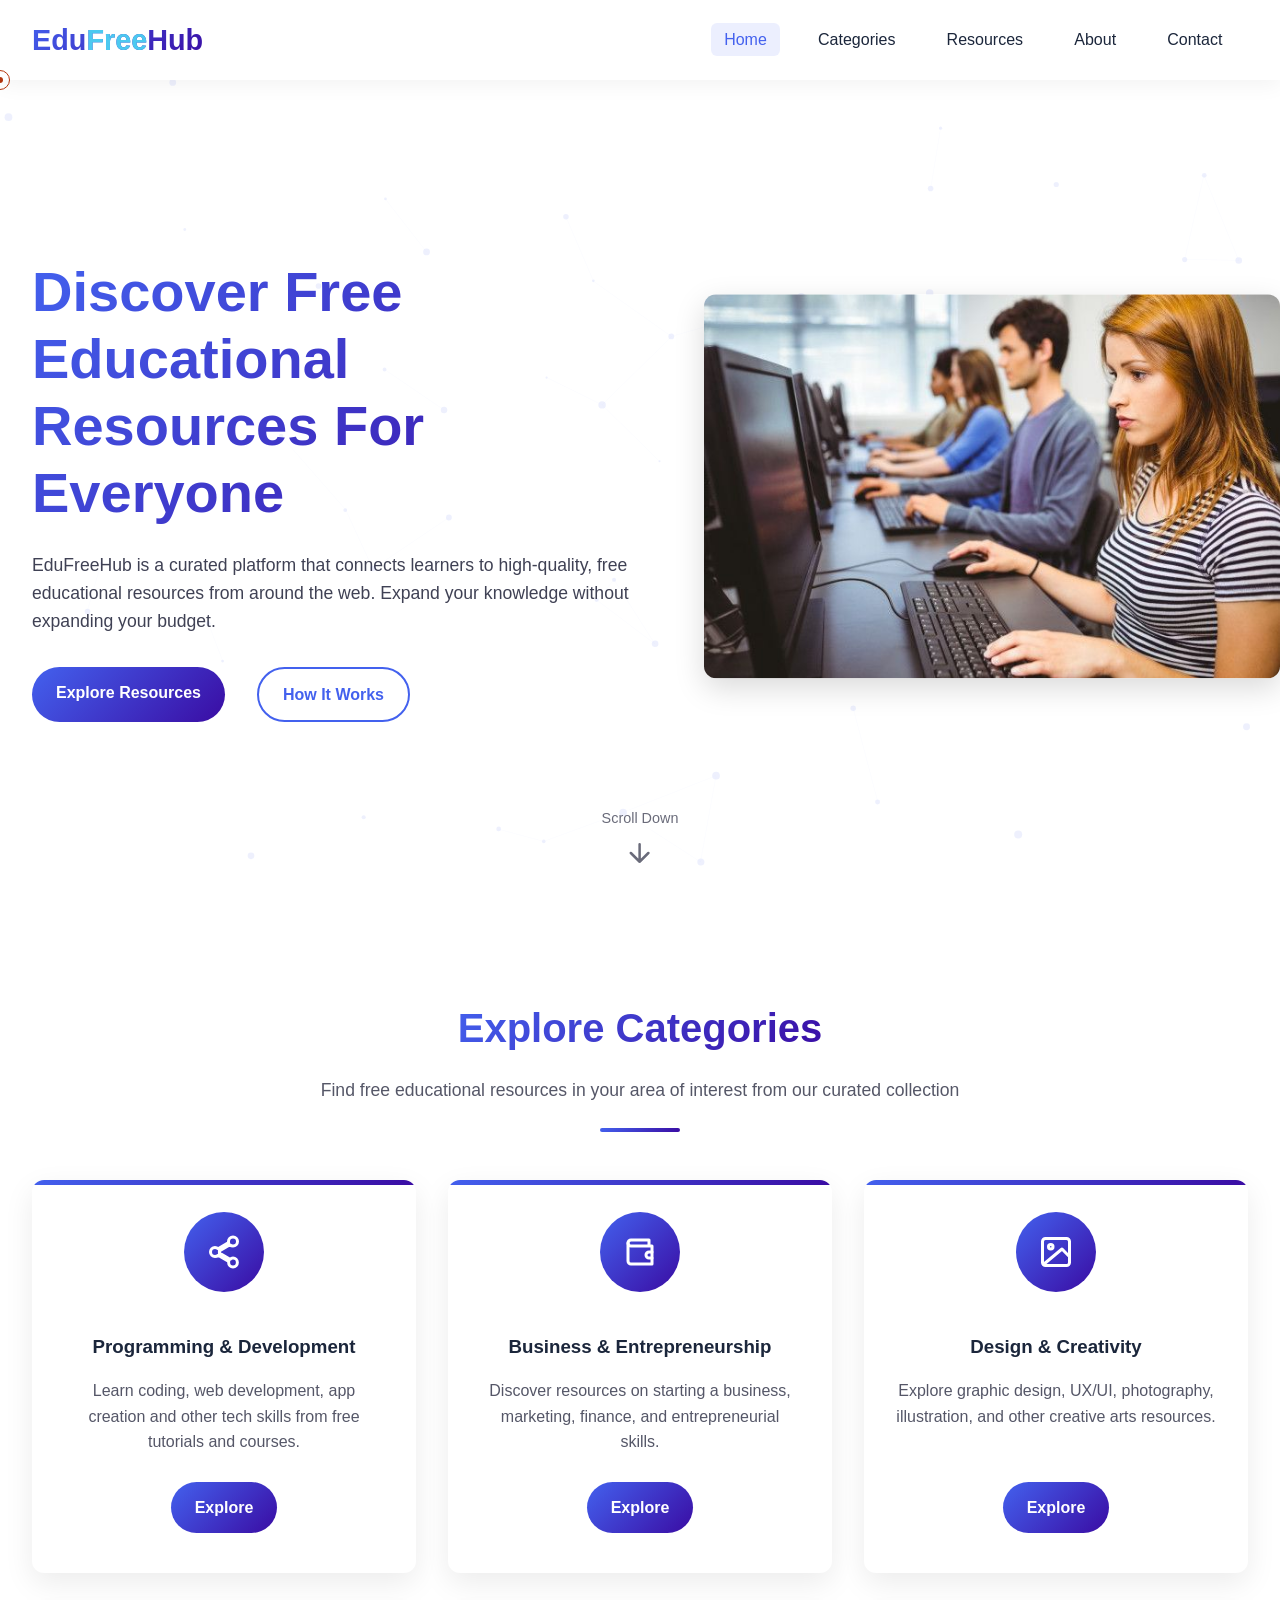
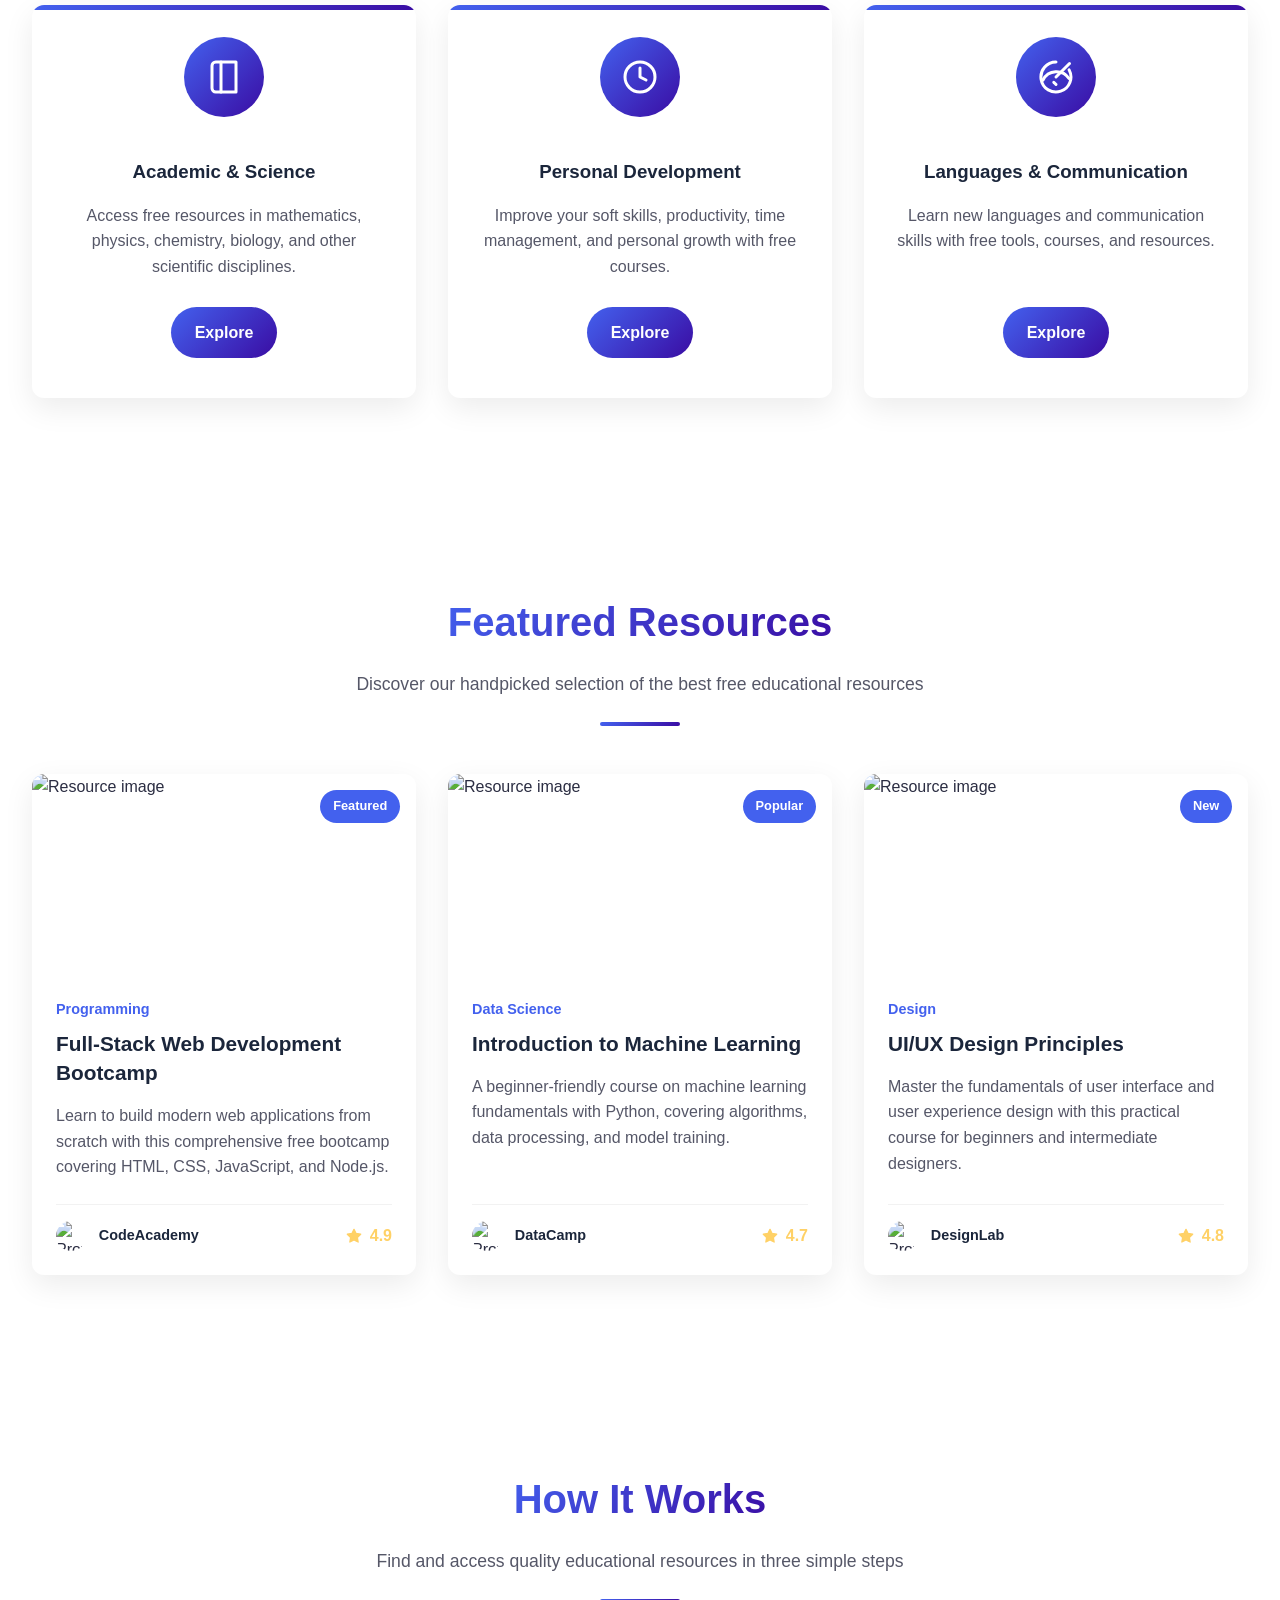
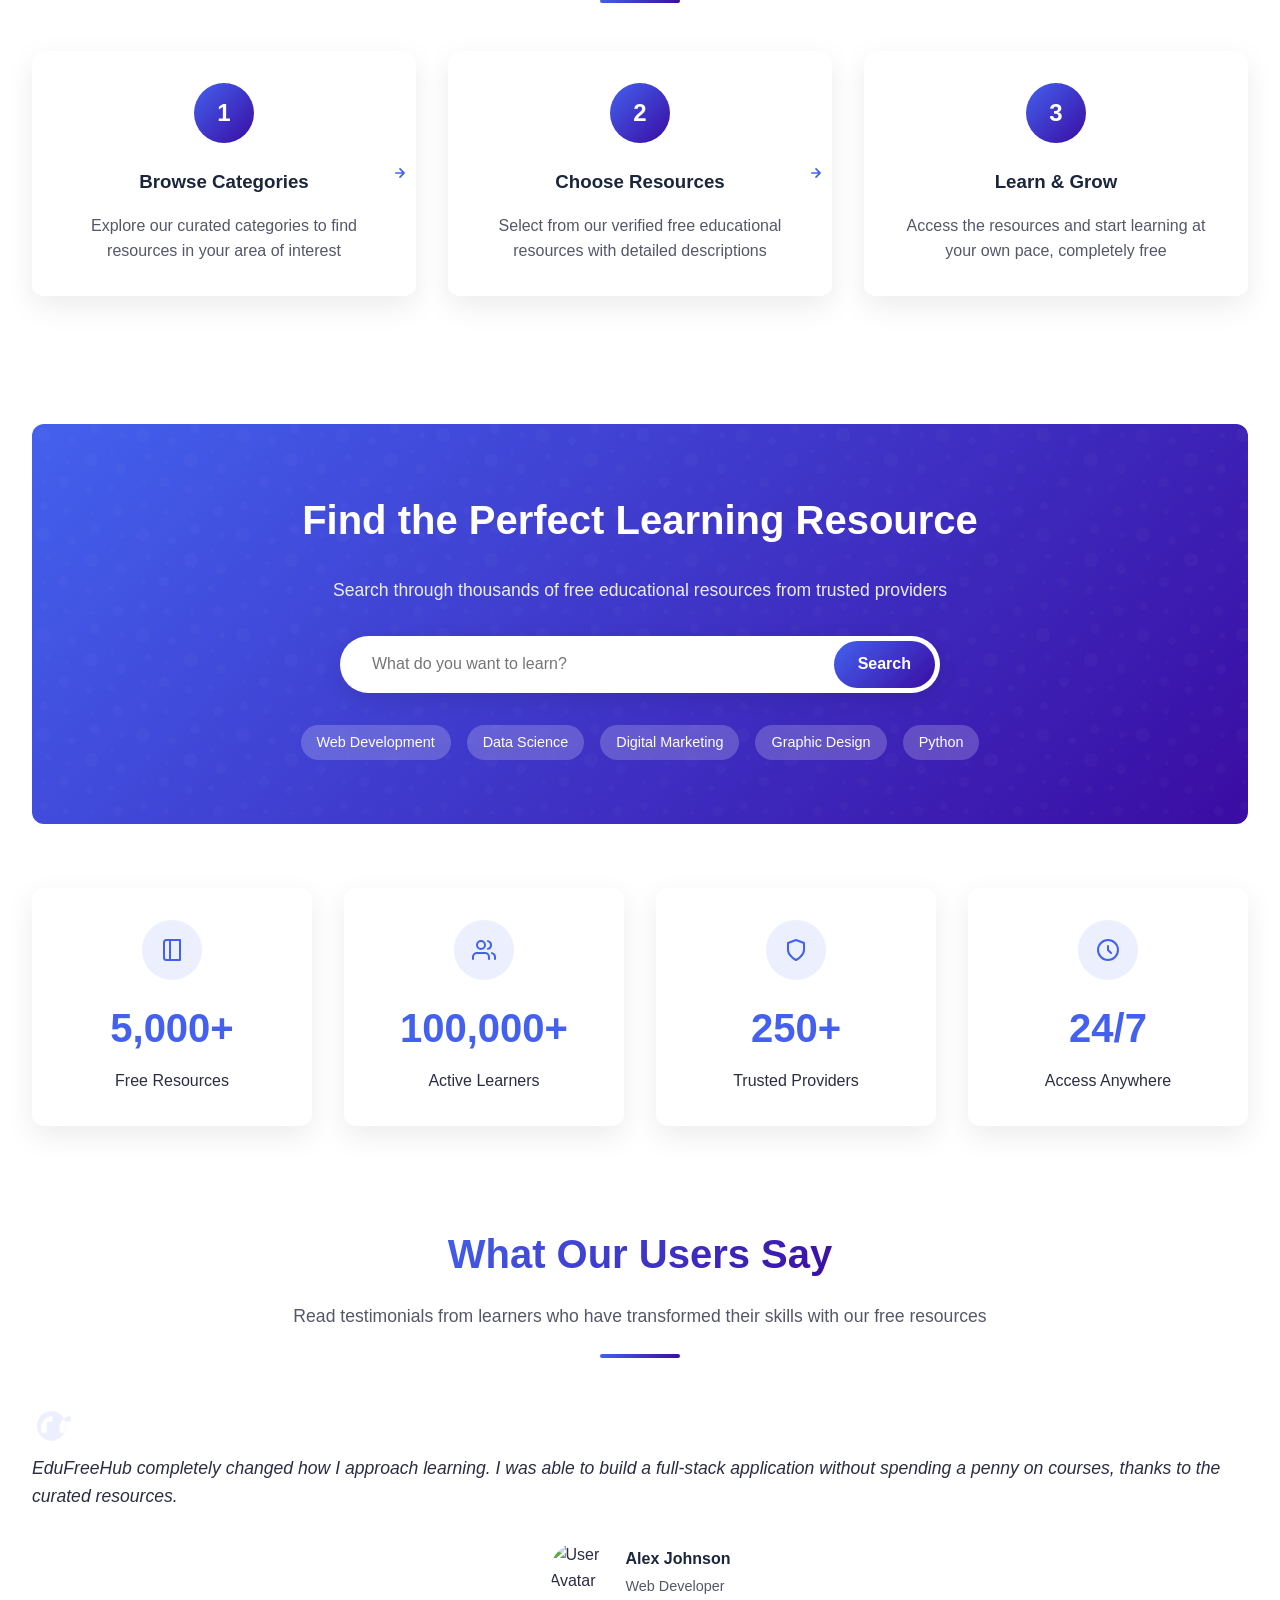
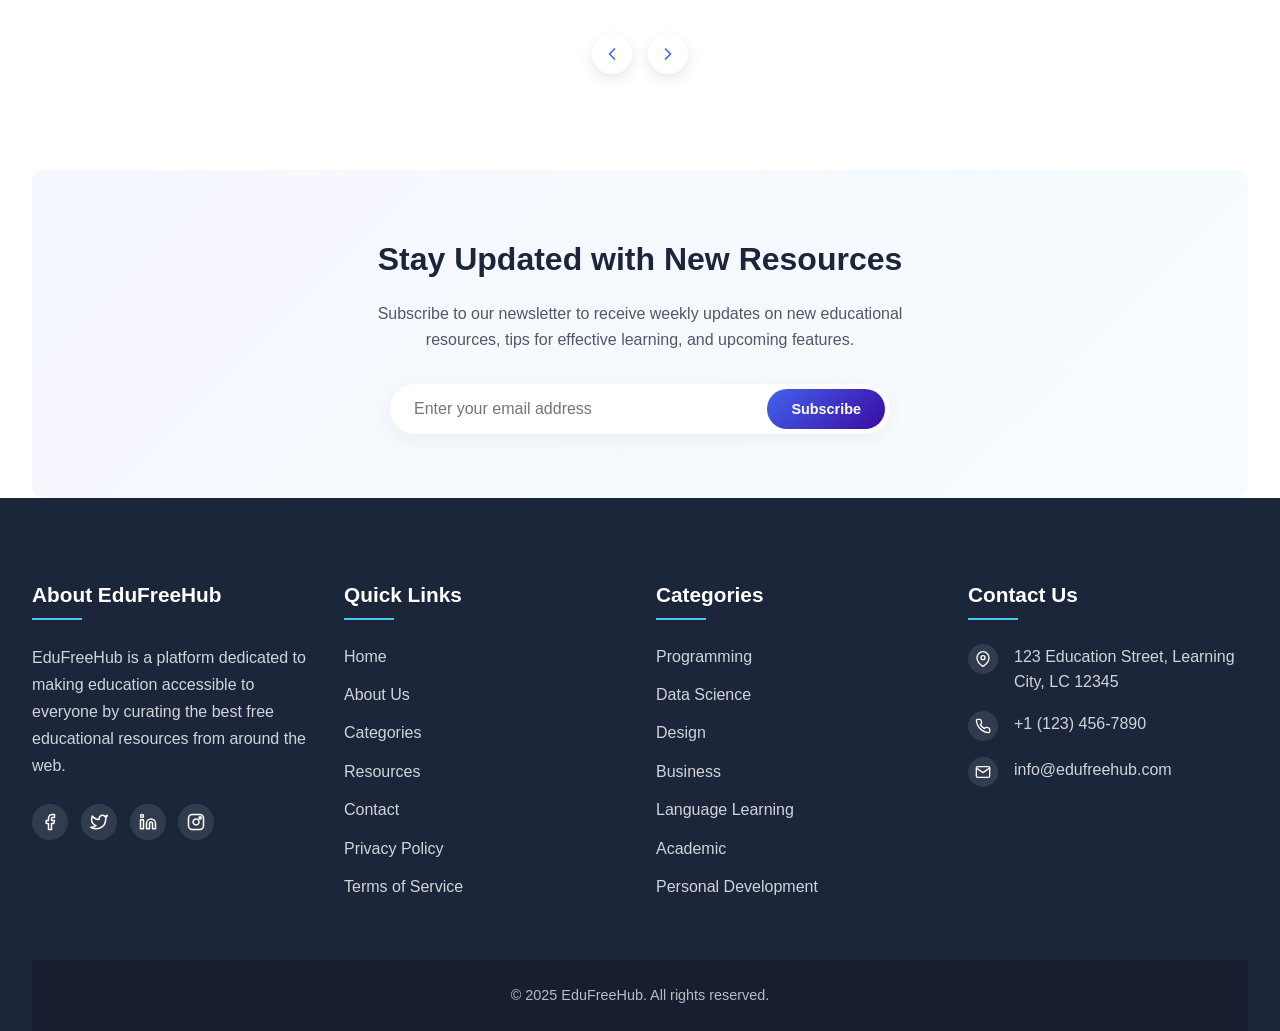
==== index.html @ eaa8ce65 "Initial commit - EduFreeHub" ====
<!DOCTYPE html>
<html lang="en">
<head>
    <meta charset="UTF-8">
    <meta name="viewport" content="width=device-width, initial-scale=1.0">
    <title>EduFreeHub - Free Educational Resources</title>
    <script src="https://cdnjs.cloudflare.com/ajax/libs/jquery/3.6.4/jquery.min.js"></script>
    <script src="https://cdnjs.cloudflare.com/ajax/libs/gsap/3.11.4/gsap.min.js"></script>
    <script src="https://cdnjs.cloudflare.com/ajax/libs/gsap/3.11.4/ScrollTrigger.min.js"></script>
    <script src="https://cdnjs.cloudflare.com/ajax/libs/three.js/0.150.1/three.min.js"></script>
    <script src="https://cdnjs.cloudflare.com/ajax/libs/particlesjs/2.2.3/particles.min.js"></script>
    <link rel="stylesheet" href="styles.css">
</head>

<body>
    <div class="cursor"></div>
    <div class="cursor-dot"></div>

    <div id="canvas-container"></div>
    
    <header>
        <div class="header-container container">
            <a href="#" class="logo">Edu<span>Free</span>Hub</a>
            <nav>
                <ul class="menu">
                    <li class="menu-item">
                        <a href="#" class="menu-link active">Home</a>
                    </li>
                    <li class="menu-item">
                        <a href="#" class="menu-link">Categories</a>
                        <ul class="dropdown">
                            <li class="dropdown-item"><a href="#" class="dropdown-link">Programming</a></li>
                            <li class="dropdown-item"><a href="#" class="dropdown-link">Data Science</a></li>
                            <li class="dropdown-item"><a href="#" class="dropdown-link">Design</a></li>
                            <li class="dropdown-item"><a href="#" class="dropdown-link">Business</a></li>
                            <li class="dropdown-item"><a href="#" class="dropdown-link">Language Learning</a></li>
                            <li class="dropdown-item"><a href="#" class="dropdown-link">Academic</a></li>
                        </ul>
                    </li>
                    <li class="menu-item">
                        <a href="#" class="menu-link">Resources</a>
                    </li>
                    <li class="menu-item">
                        <a href="#" class="menu-link">About</a>
                    </li>
                    <li class="menu-item">
                        <a href="#" class="menu-link">Contact</a>
                    </li>
                </ul>

            </nav>
            <button class="mobile-menu-btn">
                <svg xmlns="http://www.w3.org/2000/svg" width="24" height="24" viewBox="0 0 24 24" fill="none" stroke="currentColor" stroke-width="2" stroke-linecap="round" stroke-linejoin="round" class="feather feather-menu">
                    <line x1="3" y1="12" x2="21" y2="12"></line>
                    <line x1="3" y1="6" x2="21" y2="6"></line>
                    <line x1="3" y1="18" x2="21" y2="18"></line>
                </svg>
            </button>
        </div>
    </header>

    <main>
        <section class="hero">
            <div class="container">
                <div class="hero-content">
                    <h1 class="hero-title">Discover Free Educational Resources For Everyone</h1>
                    <p class="hero-text">EduFreeHub is a curated platform that connects learners to high-quality, free educational resources from around the web. Expand your knowledge without expanding your budget.</p>
                    <div class="hero-buttons">
                        <a href="#" class="btn">Explore Resources</a>
                        <a href="#" class="btn btn-outline">How It Works</a>
                    </div>
                </div>
                <div class="hero-image">
                    <img src="3.jpg" alt="Students learning online" style="width:100%;border-radius:12px;box-shadow:0 10px 30px rgba(0,0,0,0.15);">
                </div>
            </div>
            <div class="scroll-down">
                <span>Scroll Down</span>
                <svg xmlns="http://www.w3.org/2000/svg" width="24" height="24" viewBox="0 0 24 24" fill="none" stroke="currentColor" stroke-width="2" stroke-linecap="round" stroke-linejoin="round">
                    <path d="M12 5v14M19 12l-7 7-7-7"/>
                </svg>
            </div>
        </section>

        <section id="categories">
            <div class="container">
                <div class="section-title">
                    <h2>Explore Categories</h2>
                    <p>Find free educational resources in your area of interest from our curated collection</p>
                </div>
                <div class="categories">
                    <div class="category-card">
                        <div class="category-icon">
                            <svg xmlns="http://www.w3.org/2000/svg" width="36" height="36" viewBox="0 0 24 24" fill="none" stroke="currentColor" stroke-width="2" stroke-linecap="round" stroke-linejoin="round">
                                <path d="M18 16.08c-.76 0-1.44.3-1.96.77L8.91 12.7c.05-.23.09-.46.09-.7s-.04-.47-.09-.7l7.05-4.11c.54.5 1.25.81 2.04.81 1.66 0 3-1.34 3-3s-1.34-3-3-3-3 1.34-3 3c0 .24.04.47.09.7L8.04 9.81C7.5 9.31 6.79 9 6 9c-1.66 0-3 1.34-3 3s1.34 3 3 3c.79 0 1.5-.31 2.04-.81l7.12 4.16c-.05.21-.08.43-.08.65 0 1.61 1.31 2.92 2.92 2.92 1.61 0 2.92-1.31 2.92-2.92s-1.31-2.92-2.92-2.92z"/>
                            </svg>
                        </div>
                        <div class="category-content">
                            <h3>Programming & Development</h3>
                            <p>Learn coding, web development, app creation and other tech skills from free tutorials and courses.</p>
                            <a href="#" class="btn">Explore</a>
                        </div>
                    </div>
                    <div class="category-card">
                        <div class="category-icon">
                            <svg xmlns="http://www.w3.org/2000/svg" width="36" height="36" viewBox="0 0 24 24" fill="none" stroke="currentColor" stroke-width="2" stroke-linecap="round" stroke-linejoin="round">
                                <path d="M20 12V8H6a2 2 0 01-2-2c0-1.1.9-2 2-2h12v4"/>
                                <path d="M4 6v12c0 1.1.9 2 2 2h14v-4"/>
                                <path d="M18 12a2 2 0 000 4h2v-4h-2z"/>
                            </svg>
                        </div>
                        <div class="category-content">
                            <h3>Business & Entrepreneurship</h3>
                            <p>Discover resources on starting a business, marketing, finance, and entrepreneurial skills.</p>
                            <a href="#" class="btn">Explore</a>
                        </div>
                    </div>
                    <div class="category-card">
                        <div class="category-icon">
                            <svg xmlns="http://www.w3.org/2000/svg" width="36" height="36" viewBox="0 0 24 24" fill="none" stroke="currentColor" stroke-width="2" stroke-linecap="round" stroke-linejoin="round">
                                <rect x="3" y="3" width="18" height="18" rx="2"/>
                                <circle cx="8.5" cy="8.5" r="1.5"/>
                                <path d="M20.4 14.5L16 10 4 20"/>
                            </svg>
                        </div>
                        <div class="category-content">
                            <h3>Design & Creativity</h3>
                            <p>Explore graphic design, UX/UI, photography, illustration, and other creative arts resources.</p>
                            <a href="#" class="btn">Explore</a>
                        </div>
                    </div>
                    <div class="category-card">
                        <div class="category-icon">
                            <svg xmlns="http://www.w3.org/2000/svg" width="36" height="36" viewBox="0 0 24 24" fill="none" stroke="currentColor" stroke-width="2" stroke-linecap="round" stroke-linejoin="round">
                                <path d="M4 19.5v-15A2.5 2.5 0 016.5 2H20v20H6.5a2.5 2.5 0 01-2.5-2.5z"/>
                                <path d="M10 2v20"/>
                            </svg>
                        </div>
                        <div class="category-content">
                            <h3>Academic & Science</h3>
                            <p>Access free resources in mathematics, physics, chemistry, biology, and other scientific disciplines.</p>
                            <a href="#" class="btn">Explore</a>
                        </div>
                    </div>
                    <div class="category-card">
                        <div class="category-icon">
                            <svg xmlns="http://www.w3.org/2000/svg" width="36" height="36" viewBox="0 0 24 24" fill="none" stroke="currentColor" stroke-width="2" stroke-linecap="round" stroke-linejoin="round">
                                <circle cx="12" cy="12" r="10"/>
                                <path d="M12 6v6l4 2"/>
                            </svg>
                        </div>
                        <div class="category-content">
                            <h3>Personal Development</h3>
                            <p>Improve your soft skills, productivity, time management, and personal growth with free courses.</p>
                            <a href="#" class="btn">Explore</a>
                        </div>
                    </div>
                    <div class="category-card">
                        <div class="category-icon">
                            <svg xmlns="http://www.w3.org/2000/svg" width="36" height="36" viewBox="0 0 24 24" fill="none" stroke="currentColor" stroke-width="2" stroke-linecap="round" stroke-linejoin="round">
                                <path d="M12 2a10 10 0 108.75 5.25"/>
                                <path d="M21 3l-9 9"/>
                                <path d="M12 17l-1.5-1.5"/>
                                <path d="M3.34 14a10 10 0 0117.32-1"/>
                            </svg>
                        </div>
                        <div class="category-content">
                            <h3>Languages & Communication</h3>
                            <p>Learn new languages and communication skills with free tools, courses, and resources.</p>
                            <a href="#" class="btn">Explore</a>
                        </div>
                    </div>
                </div>
            </div>
        </section>

        <section id="featured-resources" class="featured-resources">
            <div class="container">
                <div class="section-title">
                    <h2>Featured Resources</h2>
                    <p>Discover our handpicked selection of the best free educational resources</p>
                </div>
                <div class="resources-grid">
                    <div class="resource-card">
                        <div class="resource-image">
                            <img src="/api/placeholder/400/250" alt="Resource image">
                            <div class="resource-tag">Featured</div>
                        </div>
                        <div class="resource-content">
                            <div class="resource-category">Programming</div>
                            <h3 class="resource-title">Full-Stack Web Development Bootcamp</h3>
                            <p class="resource-description">Learn to build modern web applications from scratch with this comprehensive free bootcamp covering HTML, CSS, JavaScript, and Node.js.</p>
                            <div class="resource-meta">
                                <div class="resource-provider">
                                    <img src="/api/placeholder/60/60" alt="Provider logo">
                                    <span>CodeAcademy</span>
                                </div>
                                <div class="resource-rating">
                                    <svg xmlns="http://www.w3.org/2000/svg" width="16" height="16" viewBox="0 0 24 24" fill="#ffd166" stroke="#ffd166" stroke-width="2" stroke-linecap="round" stroke-linejoin="round">
                                        <polygon points="12 2 15.09 8.26 22 9.27 17 14.14 18.18 21.02 12 17.77 5.82 21.02 7 14.14 2 9.27 8.91 8.26 12 2"/>
                                    </svg>
                                    4.9
                                </div>
                            </div>
                        </div>
                    </div>
                    <div class="resource-card">
                        <div class="resource-image">
                            <img src="/api/placeholder/400/250" alt="Resource image">
                            <div class="resource-tag">Popular</div>
                        </div>
                        <div class="resource-content">
                            <div class="resource-category">Data Science</div>
                            <h3 class="resource-title">Introduction to Machine Learning</h3>
                            <p class="resource-description">A beginner-friendly course on machine learning fundamentals with Python, covering algorithms, data processing, and model training.</p>
                            <div class="resource-meta">
                                <div class="resource-provider">
                                    <img src="/api/placeholder/60/60" alt="Provider logo">
                                    <span>DataCamp</span>
                                </div>
                                <div class="resource-rating">
                                    <svg xmlns="http://www.w3.org/2000/svg" width="16" height="16" viewBox="0 0 24 24" fill="#ffd166" stroke="#ffd166" stroke-width="2" stroke-linecap="round" stroke-linejoin="round">
                                        <polygon points="12 2 15.09 8.26 22 9.27 17 14.14 18.18 21.02 12 17.77 5.82 21.02 7 14.14 2 9.27 8.91 8.26 12 2"/>
                                    </svg>
                                    4.7
                                </div>
                            </div>
                        </div>
                    </div>
                    <div class="resource-card">
                        <div class="resource-image">
                            <img src="/api/placeholder/400/250" alt="Resource image">
                            <div class="resource-tag">New</div>
                        </div>
                        <div class="resource-content">
                            <div class="resource-category">Design</div>
                            <h3 class="resource-title">UI/UX Design Principles</h3>
                            <p class="resource-description">Master the fundamentals of user interface and user experience design with this practical course for beginners and intermediate designers.</p>
                            <div class="resource-meta">
                                <div class="resource-provider">
                                    <img src="/api/placeholder/60/60" alt="Provider logo">
                                    <span>DesignLab</span>
                                </div>
                                <div class="resource-rating">
                                    <svg xmlns="http://www.w3.org/2000/svg" width="16" height="16" viewBox="0 0 24 24" fill="#ffd166" stroke="#ffd166" stroke-width="2" stroke-linecap="round" stroke-linejoin="round">
                                        <polygon points="12 2 15.09 8.26 22 9.27 17 14.14 18.18 21.02 12 17.77 5.82 21.02 7 14.14 2 9.27 8.91 8.26 12 2"/>
                                    </svg>
                                    4.8
                                </div>
                            </div>
                        </div>
                    </div>
                </div>
            </div>
        </section>

        <section id="how-it-works" class="how-it-works">
            <div class="container">
                <div class="section-title">
                    <h2>How It Works</h2>
                    <p>Find and access quality educational resources in three simple steps</p>
                </div>
                <div class="steps">
                    <div class="step">
                        <div class="step-number">1</div>
                        <h3>Browse Categories</h3>
                        <p>Explore our curated categories to find resources in your area of interest</p>
                    </div>
                    <div class="step">
                        <div class="step-number">2</div>
                        <h3>Choose Resources</h3>
                        <p>Select from our verified free educational resources with detailed descriptions</p>
                    </div>
                    <div class="step">
                        <div class="step-number">3</div>
                        <h3>Learn & Grow</h3>
                        <p>Access the resources and start learning at your own pace, completely free</p>
                    </div>
                </div>
            </div>
        </section>

        <section id="cta" class="container">
            <div class="cta-section">
                <div class="cta-content">
                    <h2>Find the Perfect Learning Resource</h2>
                    <p>Search through thousands of free educational resources from trusted providers</p>
                    <div class="search-container">
                        <input type="text" class="search-input" placeholder="What do you want to learn?">
                        <button class="search-btn">Search</button>
                    </div>
                    <div class="trending">
                        <span class="trending-tag">Web Development</span>
                        <span class="trending-tag">Data Science</span>
                        <span class="trending-tag">Digital Marketing</span>
                        <span class="trending-tag">Graphic Design</span>
                        <span class="trending-tag">Python</span>
                    </div>
                </div>
            </div>
            <div class="counters">
                <div class="counter">
                    <div class="counter-icon">
                        <svg xmlns="http://www.w3.org/2000/svg" width="24" height="24" viewBox="0 0 24 24" fill="none" stroke="currentColor" stroke-width="2" stroke-linecap="round" stroke-linejoin="round">
                            <path d="M4 19.5v-15A2.5 2.5 0 016.5 2H20v20H6.5a2.5 2.5 0 01-2.5-2.5z"/>
                            <path d="M10 2v20"/>
                        </svg>
                    </div>
                    <div class="counter-number">5,000+</div>
                    <div class="counter-text">Free Resources</div>
                </div>
                <div class="counter">
                    <div class="counter-icon">
                        <svg xmlns="http://www.w3.org/2000/svg" width="24" height="24" viewBox="0 0 24 24" fill="none" stroke="currentColor" stroke-width="2" stroke-linecap="round" stroke-linejoin="round">
                            <path d="M17 21v-2a4 4 0 00-4-4H5a4 4 0 00-4 4v2"/>
                            <circle cx="9" cy="7" r="4"/>
                            <path d="M23 21v-2a4 4 0 00-3-3.87"/>
                            <path d="M16 3.13a4 4 0 010 7.75"/>
                        </svg>
                    </div>
                    <div class="counter-number">100,000+</div>
                    <div class="counter-text">Active Learners</div>
                </div>
                <div class="counter">
                    <div class="counter-icon">
                        <svg xmlns="http://www.w3.org/2000/svg" width="24" height="24" viewBox="0 0 24 24" fill="none" stroke="currentColor" stroke-width="2" stroke-linecap="round" stroke-linejoin="round">
                            <path d="M12 22s8-4 8-10V5l-8-3-8 3v7c0 6 8 10 8 10z"/>
                        </svg>
                    </div>
                    <div class="counter-number">250+</div>
                    <div class="counter-text">Trusted Providers</div>
                </div>
                <div class="counter">
                    <div class="counter-icon">
                        <svg xmlns="http://www.w3.org/2000/svg" width="24" height="24" viewBox="0 0 24 24" fill="none" stroke="currentColor" stroke-width="2" stroke-linecap="round" stroke-linejoin="round">
                            <circle cx="12" cy="12" r="10"/>
                            <path d="M12 8v4l3 3"/>
                        </svg>
                    </div>
                    <div class="counter-number">24/7</div>
                    <div class="counter-text">Access Anywhere</div>
                </div>
            </div>
        </section>

        <section id="testimonials" class="testimonials">
            <div class="container">
                <div class="section-title">
                    <h2>What Our Users Say</h2>
                    <p>Read testimonials from learners who have transformed their skills with our free resources</p>
                </div>
                <div class="testimonial-slider">
                    <div class="testimonial-slide">
                        <div class="testimonial-card">
                            <div class="testimonial-quote">
                                <svg xmlns="http://www.w3.org/2000/svg" width="40" height="40" viewBox="0 0 24 24" fill="rgba(67, 97, 238, 0.1)" stroke="none">
                                    <path d="M11.94 3a8.94 8.94 0 00-8.93 8.94c0 4.91 3.99 8.9 8.93 8.9a8.94 8.94 0 000-17.84zm-6.4 9.79c0-3.67 2.99-6.65 6.66-6.65v3.33H8.82v6.65H5.54v-3.33zm11.02 0c0-3.67 2.99-6.65 6.66-6.65v3.33h-3.33v6.65h-3.33v-3.33z"/>
                                </svg>
                            </div>
                            <p class="testimonial-text">
                                EduFreeHub completely changed how I approach learning. I was able to build a full-stack application without spending a penny on courses, thanks to the curated resources.
                            </p>
                            <div class="testimonial-author">
                                <div class="testimonial-avatar">
                                    <img src="/api/placeholder/60/60" alt="User Avatar">
                                </div>
                                <div class="testimonial-info">
                                    <div class="testimonial-name">Alex Johnson</div>
                                    <div class="testimonial-role">Web Developer</div>
                                </div>
                            </div>
                        </div>
                    </div>
                </div>
                <div class="testimonial-controls">
                    <div class="testimonial-control prev">
                        <svg xmlns="http://www.w3.org/2000/svg" width="20" height="20" viewBox="0 0 24 24" fill="none" stroke="currentColor" stroke-width="2" stroke-linecap="round" stroke-linejoin="round">
                            <path d="M15 18l-6-6 6-6"/>
                        </svg>
                    </div>
                    <div class="testimonial-control next">
                        <svg xmlns="http://www.w3.org/2000/svg" width="20" height="20" viewBox="0 0 24 24" fill="none" stroke="currentColor" stroke-width="2" stroke-linecap="round" stroke-linejoin="round">
                            <path d="M9 18l6-6-6-6"/>
                        </svg>
                    </div>
                </div>
            </div>
        </section>

        <section id="newsletter" class="container">
            <div class="newsletter">
                <h2 class="newsletter-title">Stay Updated with New Resources</h2>
                <p class="newsletter-text">
                    Subscribe to our newsletter to receive weekly updates on new educational resources, tips for effective learning, and upcoming features.
                </p>
                <form class="newsletter-form">
                    <input type="email" class="newsletter-input" placeholder="Enter your email address" required>
                    <button type="submit" class="newsletter-btn">Subscribe</button>
                </form>
            </div>
        </section>
    </main>

    <footer>
        <div class="container">
            <div class="footer-top">
                <div class="footer-widget footer-about">
                    <h3>About EduFreeHub</h3>
                    <p>
                        EduFreeHub is a platform dedicated to making education accessible to everyone by curating the best free educational resources from around the web.
                    </p>
                    <div class="social-links">
                        <a href="#" class="social-link">
                            <svg xmlns="http://www.w3.org/2000/svg" width="18" height="18" viewBox="0 0 24 24" fill="none" stroke="currentColor" stroke-width="2" stroke-linecap="round" stroke-linejoin="round">
                                <path d="M18 2h-3a5 5 0 00-5 5v3H7v4h3v8h4v-8h3l1-4h-4V7a1 1 0 011-1h3z"/>
                            </svg>
                        </a>
                        <a href="#" class="social-link">
                            <svg xmlns="http://www.w3.org/2000/svg" width="18" height="18" viewBox="0 0 24 24" fill="none" stroke="currentColor" stroke-width="2" stroke-linecap="round" stroke-linejoin="round">
                                <path d="M23 3a10.9 10.9 0 01-3.14 1.53 4.48 4.48 0 00-7.86 3v1A10.66 10.66 0 013 4s-4 9 5 13a11.64 11.64 0 01-7 2c9 5 20 0 20-11.5a4.5 4.5 0 00-.08-.83A7.72 7.72 0 0023 3z"/>
                            </svg>
                        </a>
                        <a href="#" class="social-link">
                            <svg xmlns="http://www.w3.org/2000/svg" width="18" height="18" viewBox="0 0 24 24" fill="none" stroke="currentColor" stroke-width="2" stroke-linecap="round" stroke-linejoin="round">
                                <path d="M16 8a6 6 0 016 6v7h-4v-7a2 2 0 00-2-2 2 2 0 00-2 2v7h-4v-7a6 6 0 016-6z"/>
                                <rect x="2" y="9" width="4" height="12"/>
                                <circle cx="4" cy="4" r="2"/>
                            </svg>
                        </a>
                        <a href="#" class="social-link">
                            <svg xmlns="http://www.w3.org/2000/svg" width="18" height="18" viewBox="0 0 24 24" fill="none" stroke="currentColor" stroke-width="2" stroke-linecap="round" stroke-linejoin="round">
                                <rect x="2" y="2" width="20" height="20" rx="5" ry="5"/>
                                <path d="M16 11.37A4 4 0 1112.63 8 4 4 0 0116 11.37z"/>
                                <circle cx="17.5" cy="6.5" r="1.5"/>
                            </svg>
                        </a>
                    </div>
                </div>
                <div class="footer-widget footer-links">
                    <h3>Quick Links</h3>
                    <ul>
                        <li><a href="#">Home</a></li>
                        <li><a href="#">About Us</a></li>
                        <li><a href="#">Categories</a></li>
                        <li><a href="#">Resources</a></li>
                        <li><a href="#">Contact</a></li>
                        <li><a href="#">Privacy Policy</a></li>
                        <li><a href="#">Terms of Service</a></li>
                    </ul>
                </div>
                <div class="footer-widget footer-links">
                    <h3>Categories</h3>
                    <ul>
                        <li><a href="#">Programming</a></li>
                        <li><a href="#">Data Science</a></li>
                        <li><a href="#">Design</a></li>
                        <li><a href="#">Business</a></li>
                        <li><a href="#">Language Learning</a></li>
                        <li><a href="#">Academic</a></li>
                        <li><a href="#">Personal Development</a></li>
                    </ul>
                </div>
                <div class="footer-widget footer-contact">
                    <h3>Contact Us</h3>
                    <div class="footer-contact-item">
                        <div class="footer-contact-icon">
                            <svg xmlns="http://www.w3.org/2000/svg" width="16" height="16" viewBox="0 0 24 24" fill="none" stroke="currentColor" stroke-width="2" stroke-linecap="round" stroke-linejoin="round">
                                <path d="M21 10c0 7-9 13-9 13s-9-6-9-13a9 9 0 0118 0z"/>
                                <circle cx="12" cy="10" r="3"/>
                            </svg>
                        </div>
                        <div class="footer-contact-text">
                            123 Education Street, Learning City, LC 12345
                        </div>
                    </div>
                    <div class="footer-contact-item">
                        <div class="footer-contact-icon">
                            <svg xmlns="http://www.w3.org/2000/svg" width="16" height="16" viewBox="0 0 24 24" fill="none" stroke="currentColor" stroke-width="2" stroke-linecap="round" stroke-linejoin="round">
                                <path d="M22 16.92v3a2 2 0 01-2.18 2 19.79 19.79 0 01-8.63-3.07 19.5 19.5 0 01-6-6 19.79 19.79 0 01-3.07-8.67A2 2 0 014.11 2h3a2 2 0 012 1.72 12.84 12.84 0 00.7 2.81 2 2 0 01-.45 2.11L8.09 9.91a16 16 0 006 6l1.27-1.27a2 2 0 012.11-.45 12.84 12.84 0 002.81.7A2 2 0 0122 16.92z"/>
                            </svg>
                        </div>
                        <div class="footer-contact-text">
                            +1 (123) 456-7890
                        </div>
                    </div>
                    <div class="footer-contact-item">
                        <div class="footer-contact-icon">
                            <svg xmlns="http://www.w3.org/2000/svg" width="16" height="16" viewBox="0 0 24 24" fill="none" stroke="currentColor" stroke-width="2" stroke-linecap="round" stroke-linejoin="round">
                                <path d="M4 4h16c1.1 0 2 .9 2 2v12c0 1.1-.9 2-2 2H4c-1.1 0-2-.9-2-2V6c0-1.1.9-2 2-2z"/>
                                <polyline points="22,6 12,13 2,6"/>
                            </svg>
                        </div>
                        <div class="footer-contact-text">
                            info@edufreehub.com
                        </div>
                    </div>
                </div>
            </div>
            <div class="footer-bottom">
                <p>© 2025 EduFreeHub. All rights reserved.</p>
            </div>
        </div>
    </footer>

    <div class="back-to-top">
        <svg xmlns="http://www.w3.org/2000/svg" width="24" height="24" viewBox="0 0 24 24" fill="none" stroke="currentColor" stroke-width="2" stroke-linecap="round" stroke-linejoin="round">
            <path d="M12 19V5M5 12l7-7 7 7"/>
        </svg>
    </div>

    <script src="scripts.js"></script>
</body>
</html>
---- styles.css ----
:root {
            --primary: #4361ee;
            --secondary: #3a0ca3;
            --accent: #4cc9f0;
            --success: #06d6a0;
            --warning: #ffd166;
            --danger: #ef476f;
            --dark: #1b263b;
            --light: #f8f9fa;
            --text: #2b2d42;
            --bg: #ffffff;
            --card-bg: #ffffff;
            --border-radius: 12px;
            --box-shadow: 0 10px 30px rgba(0, 0, 0, 0.08);
            --transition: all 0.4s cubic-bezier(0.165, 0.84, 0.44, 1);
            --header-height: 80px;
            --gradient: linear-gradient(135deg, var(--primary), var(--secondary));
        }

        * {
            margin: 0;
            padding: 0;
            box-sizing: border-box;
            font-family: 'Poppins', -apple-system, BlinkMacSystemFont, 'Segoe UI', Roboto, Oxygen, Ubuntu, Cantarell, 'Open Sans', 'Helvetica Neue', sans-serif;
        }

        @font-face {
            font-family: 'Poppins';
            src: url('https://cdnjs.cloudflare.com/ajax/libs/poppins-font/1.0.1/poppins-regular.ttf') format('truetype');
            font-weight: normal;
            font-style: normal;
        }

        @font-face {
            font-family: 'Poppins';
            src: url('https://cdnjs.cloudflare.com/ajax/libs/poppins-font/1.0.1/poppins-bold.ttf') format('truetype');
            font-weight: bold;
            font-style: normal;
        }

        body {
            background-color: var(--bg);
            color: var(--text);
            overflow-x: hidden;
            line-height: 1.6;
        }

        .cursor {
            width: 20px;
            height: 20px;
            border: 1px solid var(--accent);
            border-radius: 50%;
            position: fixed;
            pointer-events: none;
            transform: translate(-50%, -50%);
            z-index: 9999;
            mix-blend-mode: difference;
            transition: transform 0.2s ease;
        }

        .cursor-dot {
            width: 6px;
            height: 6px;
            background-color: var(--accent);
            border-radius: 50%;
            position: fixed;
            pointer-events: none;
            transform: translate(-50%, -50%);
            z-index: 9999;
            mix-blend-mode: difference;
        }

        a, button, .clickable {
            cursor: none;
        }

        a:hover ~ .cursor, button:hover ~ .cursor, .clickable:hover ~ .cursor {
            transform: translate(-50%, -50%) scale(1.5);
        }

        header {
            position: fixed;
            top: 0;
            left: 0;
            width: 100%;
            height: var(--header-height);
            background: rgba(255, 255, 255, 0.95);
            backdrop-filter: blur(10px);
            z-index: 100;
            transition: var(--transition);
            box-shadow: 0 5px 20px rgba(0, 0, 0, 0.05);
        }

        header.scrolled {
            height: 60px;
            box-shadow: 0 5px 20px rgba(0, 0, 0, 0.1);
        }

        .container {
            max-width: 1400px;
            margin: 0 auto;
            padding: 0 2rem;
            position: relative;
        }

        .header-container {
            display: flex;
            justify-content: space-between;
            align-items: center;
            height: 100%;
        }

        .logo {
            font-size: 1.8rem;
            font-weight: bold;
            display: flex;
            align-items: center;
            background: var(--gradient);
            -webkit-background-clip: text;
            background-clip: text;
            color: transparent;
            position: relative;
        }

        .logo::after {
            content: '';
            position: absolute;
            bottom: -5px;
            left: 0;
            width: 0;
            height: 3px;
            background: var(--gradient);
            transition: width 0.3s ease;
        }

        .logo:hover::after {
            width: 100%;
        }

        .logo span {
            color: var(--accent);
        }

        nav {
            display: flex;
            align-items: center;
        }

        .menu {
            display: flex;
            list-style: none;
        }

        .menu-item {
            position: relative;
            margin: 0 0.8rem;
        }

        .menu-link {
            color: var(--dark);
            text-decoration: none;
            font-weight: 500;
            padding: 0.5rem 0.8rem;
            border-radius: 6px;
            transition: var(--transition);
        }

        .menu-link:hover {
            color: var(--primary);
            background: rgba(67, 97, 238, 0.05);
        }

        .menu-link.active {
            color: var(--primary);
            background: rgba(67, 97, 238, 0.1);
        }

        .dropdown {
            position: absolute;
            top: 100%;
            left: 0;
            min-width: 230px;
            background: white;
            box-shadow: var(--box-shadow);
            border-radius: var(--border-radius);
            padding: 1rem 0;
            opacity: 0;
            visibility: hidden;
            transform: translateY(20px);
            transition: var(--transition);
            z-index: 10;
        }

        .menu-item:hover .dropdown {
            opacity: 1;
            visibility: visible;
            transform: translateY(10px);
        }

        .dropdown-item {
            list-style: none;
        }

        .dropdown-link {
            display: block;
            color: var(--text);
            text-decoration: none;
            padding: 0.5rem 1.5rem;
            transition: var(--transition);
        }

        .dropdown-link:hover {
            color: var(--primary);
            background: rgba(67, 97, 238, 0.05);
        }

        .btn {
            display: inline-block;
            padding: 0.8rem 1.5rem;
            background: var(--gradient);
            color: white;
            text-decoration: none;
            border-radius: 30px;
            font-weight: 600;
            transition: var(--transition);
            border: none;
            cursor: pointer;
            position: relative;
            overflow: hidden;
            z-index: 1;
        }

        .btn::before {
            content: '';
            position: absolute;
            top: 0;
            left: 0;
            width: 100%;
            height: 100%;
            background: linear-gradient(135deg, var(--secondary), var(--primary));
            z-index: -1;
            opacity: 0;
            transition: var(--transition);
        }

        .btn:hover {
            transform: translateY(-3px);
            box-shadow: 0 10px 20px rgba(67, 97, 238, 0.3);
        }

        .btn:hover::before {
            opacity: 1;
        }

        .btn-outline {
            background: transparent;
            color: var(--primary);
            border: 2px solid var(--primary);
            margin-left: 1rem;
        }

        .btn-outline:hover {
            color: white;
            background: var(--gradient);
            border-color: transparent;
        }

        .mobile-menu-btn {
            display: none;
            background: none;
            border: none;
            font-size: 1.5rem;
            color: var(--dark);
            cursor: pointer;
            z-index: 150;
        }

        #canvas-container {
            position: fixed;
            top: 0;
            left: 0;
            width: 100%;
            height: 100vh;
            z-index: -1;
            opacity: 0.3;
        }

        main {
            margin-top: var(--header-height);
            min-height: calc(100vh - var(--header-height));
            position: relative;
        }

        .hero {
            height: calc(100vh - var(--header-height));
            display: flex;
            align-items: center;
            position: relative;
            overflow: hidden;
        }

        .hero-content {
            width: 50%;
            animation: fadeInLeft 1s ease;
        }

        .hero-title {
            font-size: 3.5rem;
            line-height: 1.2;
            margin-bottom: 1.5rem;
            background: var(--gradient);
            -webkit-background-clip: text;
            background-clip: text;
            color: transparent;
        }

        .hero-text {
            font-size: 1.1rem;
            margin-bottom: 2rem;
            color: var(--text);
            opacity: 0.9;
        }

        .hero-buttons {
            display: flex;
            gap: 1rem;
        }

        .hero-image {
            position: absolute;
            right: 0;
            top: 50%;
            transform: translateY(-50%);
            width: 45%;
            animation: floatImage 4s ease-in-out infinite;
        }

        .hero-image img {
            width: 100%;
            height: auto;
            object-fit: contain;
        }

        .scroll-down {
            position: absolute;
            bottom: 2rem;
            left: 50%;
            transform: translateX(-50%);
            display: flex;
            flex-direction: column;
            align-items: center;
            color: var(--text);
            font-size: 0.9rem;
            opacity: 0.7;
            transition: var(--transition);
            cursor: pointer;
        }

        .scroll-down:hover {
            opacity: 1;
            transform: translate(-50%, -5px);
        }

        .scroll-down svg {
            width: 30px;
            height: 30px;
            margin-top: 0.5rem;
            animation: bounceArrow 2s infinite;
        }

        @keyframes bounceArrow {
            0%, 20%, 50%, 80%, 100% {
                transform: translateY(0);
            }
            40% {
                transform: translateY(-10px);
            }
            60% {
                transform: translateY(-5px);
            }
        }

        @keyframes fadeInLeft {
            from {
                opacity: 0;
                transform: translateX(-50px);
            }
            to {
                opacity: 1;
                transform: translateX(0);
            }
        }

        @keyframes fadeInRight {
            from {
                opacity: 0;
                transform: translateX(50px);
            }
            to {
                opacity: 1;
                transform: translateX(0);
            }
        }

        @keyframes fadeInUp {
            from {
                opacity: 0;
                transform: translateY(30px);
            }
            to {
                opacity: 1;
                transform: translateY(0);
            }
        }

        @keyframes floatImage {
            0%, 100% {
                transform: translateY(calc(-50% + 0px));
            }
            50% {
                transform: translateY(calc(-50% - 15px));
            }
        }

        section {
            padding: 6rem 0;
            position: relative;
        }

        .section-title {
            text-align: center;
            margin-bottom: 3rem;
            position: relative;
        }

        .section-title h2 {
            font-size: 2.5rem;
            margin-bottom: 1rem;
            background: var(--gradient);
            -webkit-background-clip: text;
            background-clip: text;
            color: transparent;
            display: inline-block;
        }

        .section-title p {
            font-size: 1.1rem;
            max-width: 700px;
            margin: 0 auto;
            color: var(--text);
            opacity: 0.8;
        }

        .section-title::after {
            content: '';
            display: block;
            width: 80px;
            height: 4px;
            background: var(--gradient);
            margin: 1.5rem auto 0;
            border-radius: 2px;
        }

        .categories {
            display: grid;
            grid-template-columns: repeat(auto-fill, minmax(300px, 1fr));
            gap: 2rem;
        }

        .category-card {
            background: var(--card-bg);
            border-radius: var(--border-radius);
            overflow: hidden;
            box-shadow: var(--box-shadow);
            transition: var(--transition);
            position: relative;
        }

        .category-card:hover {
            transform: translateY(-10px);
            box-shadow: 0 20px 40px rgba(0, 0, 0, 0.1);
        }

        .category-card::before {
            content: '';
            position: absolute;
            top: 0;
            left: 0;
            width: 100%;
            height: 5px;
            background: var(--gradient);
            transition: var(--transition);
        }

        .category-card:hover::before {
            height: 10px;
        }

        .category-icon {
            width: 80px;
            height: 80px;
            background: var(--gradient);
            border-radius: 50%;
            display: flex;
            align-items: center;
            justify-content: center;
            margin: 2rem auto 1rem;
            font-size: 2.5rem;
            color: white;
        }

        .category-content {
            padding: 1.5rem 2rem 2rem;
            text-align: center;
        }

        .category-content h3 {
            margin-bottom: 1rem;
            color: var(--dark);
        }

        .category-content p {
            color: var(--text);
            opacity: 0.8;
            margin-bottom: 1.5rem;
            min-height: 80px;
        }

        .featured-resources {
            background: linear-gradient(rgba(255, 255, 255, 0.9), rgba(255, 255, 255, 0.9)), url('/api/placeholder/1920/1080');
            background-size: cover;
            background-position: center;
            background-attachment: fixed;
        }

        .resources-grid {
            display: grid;
            grid-template-columns: repeat(auto-fill, minmax(350px, 1fr));
            gap: 2rem;
        }

        .resource-card {
            background: var(--card-bg);
            border-radius: var(--border-radius);
            overflow: hidden;
            box-shadow: var(--box-shadow);
            transition: var(--transition);
            height: 100%;
            display: flex;
            flex-direction: column;
        }

        .resource-card:hover {
            transform: translateY(-5px);
            box-shadow: 0 15px 30px rgba(0, 0, 0, 0.1);
        }

        .resource-image {
            height: 200px;
            overflow: hidden;
            position: relative;
        }

        .resource-image img {
            width: 100%;
            height: 100%;
            object-fit: cover;
            transition: var(--transition);
        }

        .resource-card:hover .resource-image img {
            transform: scale(1.1);
        }

        .resource-tag {
            position: absolute;
            top: 1rem;
            right: 1rem;
            padding: 0.4rem 0.8rem;
            background: var(--primary);
            color: white;
            border-radius: 20px;
            font-size: 0.8rem;
            font-weight: bold;
        }

        .resource-content {
            padding: 1.5rem;
            flex: 1;
            display: flex;
            flex-direction: column;
        }

        .resource-category {
            font-size: 0.9rem;
            color: var(--primary);
            font-weight: 600;
            margin-bottom: 0.5rem;
        }

        .resource-title {
            font-size: 1.3rem;
            margin-bottom: 1rem;
            color: var(--dark);
            line-height: 1.4;
        }

        .resource-description {
            color: var(--text);
            opacity: 0.8;
            margin-bottom: 1.5rem;
            flex: 1;
        }

        .resource-meta {
            display: flex;
            justify-content: space-between;
            align-items: center;
            border-top: 1px solid rgba(0, 0, 0, 0.05);
            padding-top: 1rem;
        }

        .resource-provider {
            display: flex;
            align-items: center;
        }

        .resource-provider img {
            width: 30px;
            height: 30px;
            border-radius: 50%;
            object-fit: cover;
            margin-right: 0.8rem;
        }

        .resource-provider span {
            font-size: 0.9rem;
            font-weight: 600;
            color: var(--dark);
        }

        .resource-rating {
            display: flex;
            align-items: center;
            color: var(--warning);
            font-weight: 600;
        }

        .resource-rating svg {
            margin-right: 0.5rem;
        }

        .how-it-works {
            overflow: hidden;
        }

        .steps {
            display: grid;
            grid-template-columns: repeat(3, 1fr);
            gap: 2rem;
            margin-top: 3rem;
        }

        .step {
            text-align: center;
            padding: 2rem;
            border-radius: var(--border-radius);
            background: var(--card-bg);
            box-shadow: var(--box-shadow);
            transition: var(--transition);
            position: relative;
        }

        .step:hover {
            transform: translateY(-5px);
            box-shadow: 0 15px 30px rgba(0, 0, 0, 0.1);
        }

        .step::after {
            content: '';
            position: absolute;
            top: 50%;
            right: -1.5rem;
            transform: translateY(-50%);
            width: 50px;
            height: 20px;
            background-image: url("data:image/svg+xml,%3Csvg xmlns='http://www.w3.org/2000/svg' viewBox='0 0 24 24' fill='%234361ee'%3E%3Cpath d='M17.92 11.62a1 1 0 0 0-.21-.33l-5-5a1 1 0 0 0-1.42 1.42l3.3 3.29H7a1 1 0 0 0 0 2h7.59l-3.3 3.29a1 1 0 0 0 0 1.42 1 1 0 0 0 1.42 0l5-5a1 1 0 0 0 .21-.33 1 1 0 0 0 0-.76Z'/%3E%3C/svg%3E");
            background-repeat: no-repeat;
            z-index: 1;
        }

        .step:last-child::after {
            display: none;
        }

        .step-number {
            width: 60px;
            height: 60px;
            background: var(--gradient);
            color: white;
            font-size: 1.5rem;
            font-weight: bold;
            border-radius: 50%;
            display: flex;
            align-items: center;
            justify-content: center;
            margin: 0 auto 1.5rem;
        }

        .step h3 {
            margin-bottom: 1rem;
            color: var(--dark);
        }

        .step p {
            color: var(--text);
            opacity: 0.8;
        }

        .cta-section {
            background: var(--gradient);
            color: white;
            border-radius: var(--border-radius);
            padding: 4rem;
            text-align: center;
            margin: 2rem 0;
            position: relative;
            overflow: hidden;
        }

        .cta-section::before {
            content: '';
            position: absolute;
            top: 0;
            left: 0;
            width: 100%;
            height: 100%;
            background-image: url("data:image/svg+xml,%3Csvg width='100' height='100' viewBox='0 0 100 100' xmlns='http://www.w3.org/2000/svg'%3E%3Cpath d='M11 18c3.866 0 7-3.134 7-7s-3.134-7-7-7-7 3.134-7 7 3.134 7 7 7zm48 25c3.866 0 7-3.134 7-7s-3.134-7-7-7-7 3.134-7 7 3.134 7 7 7zm-43-7c1.657 0 3-1.343 3-3s-1.343-3-3-3-3 1.343-3 3 1.343 3 3 3zm63 31c1.657 0 3-1.343 3-3s-1.343-3-3-3-3 1.343-3 3 1.343 3 3 3zM34 90c1.657 0 3-1.343 3-3s-1.343-3-3-3-3 1.343-3 3 1.343 3 3 3zm56-76c1.657 0 3-1.343 3-3s-1.343-3-3-3-3 1.343-3 3 1.343 3 3 3zM12 86c2.21 0 4-1.79 4-4s-1.79-4-4-4-4 1.79-4 4 1.79 4 4 4zm28-65c2.21 0 4-1.79 4-4s-1.79-4-4-4-4 1.79-4 4 1.79 4 4 4zm23-11c2.76 0 5-2.24 5-5s-2.24-5-5-5-5 2.24-5 5 2.24 5 5 5zm-6 60c2.21 0 4-1.79 4-4s-1.79-4-4-4-4 1.79-4 4 1.79 4 4 4zm29 22c2.76 0 5-2.24 5-5s-2.24-5-5-5-5 2.24-5 5 2.24 5 5 5zM32 63c2.76 0 5-2.24 5-5s-2.24-5-5-5-5 2.24-5 5 2.24 5 5 5zm57-13c2.76 0 5-2.24 5-5s-2.24-5-5-5-5 2.24-5 5 2.24 5 5 5zm-9-21c1.105 0 2-.895 2-2s-.895-2-2-2-2 .895-2 2 .895 2 2 2zM60 91c1.105 0 2-.895 2-2s-.895-2-2-2-2 .895-2 2 .895 2 2 2zM35 41c1.105 0 2-.895 2-2s-.895-2-2-2-2 .895-2 2 .895 2 2 2zM12 60c1.105 0 2-.895 2-2s-.895-2-2-2-2 .895-2 2 .895 2 2 2z' fill='%23ffffff' fill-opacity='0.1' fill-rule='evenodd'/%3E%3C/svg%3E");
            opacity: 0.2;
        }

        .cta-content {
            position: relative;
            z-index: 1;
        }

        .cta-content h2 {
            font-size: 2.5rem;
            margin-bottom: 1.5rem;
        }

        .cta-content p {
            font-size: 1.1rem;
            max-width: 700px;
            margin: 0 auto 2rem;
            opacity: 0.9;
        }

        .search-container {
            max-width: 600px;
            margin: 2rem auto;
            position: relative;
        }

        .search-input {
            width: 100%;
            padding: 1.2rem 2rem;
            font-size: 1rem;
            border: none;
            border-radius: 50px;
            box-shadow: 0 5px 20px rgba(0, 0, 0, 0.1);
            outline: none;
            transition: var(--transition);
        }

        .search-input:focus {
            box-shadow: 0 5px 20px rgba(67, 97, 238, 0.3);
        }

        .search-btn {
            position: absolute;
            right: 5px;
            top: 5px;
            height: calc(100% - 10px);
            padding: 0 1.5rem;
            background: var(--gradient);
            color: white;
            border: none;
            border-radius: 50px;
            font-size: 1rem;
            font-weight: 600;
            cursor: pointer;
            transition: var(--transition);
        }

        .search-btn:hover {
            transform: translateX(3px);
        }

        .trending {
            display: flex;
            justify-content: center;
            gap: 1rem;
            margin-top: 1.5rem;
            flex-wrap: wrap;
        }

        .trending-tag {
            background: rgba(255, 255, 255, 0.2);
            padding: 0.4rem 1rem;
            border-radius: 20px;
            font-size: 0.9rem;
            transition: var(--transition);
            backdrop-filter: blur(5px);
        }

        .trending-tag:hover {
            background: rgba(255, 255, 255, 0.3);
            transform: translateY(-3px);
        }

        .counters {
            display: grid;
            grid-template-columns: repeat(4, 1fr);
            gap: 2rem;
            margin-top: 4rem;
        }

        .counter {
            text-align: center;
            padding: 2rem;
            background: var(--card-bg);
            border-radius: var(--border-radius);
            box-shadow: var(--box-shadow);
            transition: var(--transition);
        }

        .counter:hover {
            transform: translateY(-5px);
            box-shadow: 0 15px 30px rgba(0, 0, 0, 0.1);
        }

        .counter-icon {
            width: 60px;
            height: 60px;
            background: rgba(67, 97, 238, 0.1);
            border-radius: 50%;
            display: flex;
            align-items: center;
            justify-content: center;
            margin: 0 auto 1rem;
            color: var(--primary);
            font-size: 1.5rem;
        }

        .counter-number {
            font-size: 2.5rem;
            font-weight: bold;
            color: var(--primary);
            margin-bottom: 0.5rem;
        }

        .counter-text {
            color: var(--text);
            font-weight: 500;
        }

        .testimonials {
            overflow: hidden;
        }

        .testimonial-container {
            max-width: 800px;
            margin: 0 auto;
        }

        .testimonial {
            text-align: center;
            padding: 2rem;
            background: var(--card-bg);
            border-radius: var(--border-radius);
            box-shadow: var(--box-shadow);
            margin: 2rem 0;
            position: relative;
        }

        .testimonial::before {
            content: '"';
            position: absolute;
            top: 0;
            left: 2rem;
            font-size: 5rem;
            color: rgba(67, 97, 238, 0.1);
            font-family: 'Georgia', serif;
            line-height: 1;
        }

        .testimonial-text {
            font-size: 1.1rem;
            font-style: italic;
            margin-bottom: 2rem;
            color: var(--text);
        }

        .testimonial-author {
            display: flex;
            align-items: center;
            justify-content: center;
        }

        .testimonial-avatar {
            width: 60px;
            height: 60px;
            border-radius: 50%;
            overflow: hidden;
            margin-right: 1rem;
        }

        .testimonial-avatar img {
            width: 100%;
            height: 100%;
            object-fit: cover;
        }

        .testimonial-info {
            text-align: left;
        }

        .testimonial-name {
            font-weight: bold;
            color: var(--dark);
            margin-bottom: 0.2rem;
        }

        .testimonial-role {
            font-size: 0.9rem;
            color: var(--text);
            opacity: 0.8;
        }

        .testimonial-controls {
            display: flex;
            justify-content: center;
            gap: 1rem;
            margin-top: 2rem;
        }

        .testimonial-control {
            width: 40px;
            height: 40px;
            border-radius: 50%;
            background: white;
            display: flex;
            align-items: center;
            justify-content: center;
            color: var(--primary);
            box-shadow: 0 5px 15px rgba(0, 0, 0, 0.1);
            cursor: pointer;
            transition: var(--transition);
        }

        .testimonial-control:hover {
            transform: translateY(-3px);
            box-shadow: 0 8px 20px rgba(67, 97, 238, 0.2);
        }

        .newsletter {
            background: linear-gradient(135deg, rgba(67, 97, 238, 0.05), rgba(76, 201, 240, 0.05));
            border-radius: var(--border-radius);
            padding: 4rem;
            text-align: center;
        }

        .newsletter-title {
            font-size: 2rem;
            margin-bottom: 1rem;
            color: var(--dark);
        }

        .newsletter-text {
            max-width: 600px;
            margin: 0 auto 2rem;
            color: var(--text);
            opacity: 0.8;
        }

        .newsletter-form {
            max-width: 500px;
            margin: 0 auto;
            position: relative;
        }

        .newsletter-input {
            width: 100%;
            padding: 1rem 1.5rem;
            font-size: 1rem;
            border: none;
            border-radius: 50px;
            box-shadow: 0 5px 20px rgba(0, 0, 0, 0.05);
            outline: none;
            transition: var(--transition);
        }

        .newsletter-input:focus {
            box-shadow: 0 5px 20px rgba(67, 97, 238, 0.2);
        }

        .newsletter-btn {
            position: absolute;
            right: 5px;
            top: 5px;
            height: calc(100% - 10px);
            padding: 0 1.5rem;
            background: var(--gradient);
            color: white;
            border: none;
            border-radius: 50px;
            font-size: 0.9rem;
            font-weight: 600;
            cursor: pointer;
            transition: var(--transition);
        }

        .newsletter-btn:hover {
            transform: translateX(3px);
        }

        footer {
            background: var(--dark);
            color: white;
            padding: 5rem 0 0;
        }

        .footer-top {
            display: grid;
            grid-template-columns: repeat(auto-fit, minmax(250px, 1fr));
            gap: 2rem;
            margin-bottom: 3rem;
        }

        .footer-widget h3 {
            font-size: 1.3rem;
            margin-bottom: 1.5rem;
            position: relative;
            padding-bottom: 0.5rem;
        }

        .footer-widget h3::after {
            content: '';
            position: absolute;
            bottom: 0;
            left: 0;
            width: 50px;
            height: 2px;
            background: var(--accent);
        }

        .footer-about p {
            margin-bottom: 1.5rem;
            opacity: 0.8;
            line-height: 1.7;
        }

        .social-links {
            display: flex;
            gap: 0.8rem;
        }

        .social-link {
            width: 36px;
            height: 36px;
            border-radius: 50%;
            background: rgba(255, 255, 255, 0.1);
            display: flex;
            align-items: center;
            justify-content: center;
            color: white;
            transition: var(--transition);
        }

        .social-link:hover {
            background: var(--primary);
            transform: translateY(-3px);
        }

        .footer-links ul {
            list-style: none;
        }

        .footer-links li {
            margin-bottom: 0.8rem;
        }

        .footer-links a {
            color: white;
            opacity: 0.8;
            text-decoration: none;
            transition: var(--transition);
            display: inline-block;
        }

        .footer-links a:hover {
            opacity: 1;
            transform: translateX(5px);
            color: var(--accent);
        }

        .footer-contact-item {
            display: flex;
            align-items: flex-start;
            margin-bottom: 1rem;
        }

        .footer-contact-icon {
            width: 30px;
            height: 30px;
            background: rgba(255, 255, 255, 0.1);
            border-radius: 50%;
            display: flex;
            align-items: center;
            justify-content: center;
            margin-right: 1rem;
            flex-shrink: 0;
        }

        .footer-contact-text {
            opacity: 0.8;
            line-height: 1.6;
        }

        .footer-bottom {
            background: rgba(0, 0, 0, 0.2);
            padding: 1.5rem 0;
            text-align: center;
            margin-top: 3rem;
        }

        .footer-bottom p {
            opacity: 0.7;
            font-size: 0.9rem;
        }

        .back-to-top {
            position: fixed;
            bottom: 2rem;
            right: 2rem;
            width: 50px;
            height: 50px;
            background: var(--gradient);
            color: white;
            border-radius: 50%;
            display: flex;
            align-items: center;
            justify-content: center;
            cursor: pointer;
            opacity: 0;
            visibility: hidden;
            transition: var(--transition);
            z-index: 99;
            box-shadow: 0 5px 15px rgba(67, 97, 238, 0.3);
        }

        .back-to-top.active {
            opacity: 1;
            visibility: visible;
        }

        .back-to-top:hover {
            transform: translateY(-5px);
        }

        @media (max-width: 1200px) {
            .hero-title {
                font-size: 3rem;
            }
        }

        @media (max-width: 992px) {
            .hero {
                height: auto;
                padding: 5rem 0;
            }

            .hero-content {
                width: 100%;
                text-align: center;
                margin-bottom: 3rem;
            }

            .hero-buttons {
                justify-content: center;
            }

            .hero-image {
                position: relative;
                width: 80%;
                top: auto;
                right: auto;
                transform: none;
                margin: 0 auto;
            }

            .steps {
                grid-template-columns: 1fr;
            }

            .step::after {
                display: none;
            }

            .counters {
                grid-template-columns: repeat(2, 1fr);
            }
        }

        @media (max-width: 768px) {
            .header-container {
                padding: 0 1rem;
            }

            .logo {
                font-size: 1.5rem;
            }

            .menu {
                position: fixed;
                top: 0;
                right: -100%;
                width: 80%;
                height: 100vh;
                background: white;
                flex-direction: column;
                align-items: flex-start;
                padding: 5rem 2rem 2rem;
                transition: var(--transition);
                z-index: 100;
                box-shadow: -5px 0 30px rgba(0, 0, 0, 0.1);
            }

            .menu.active {
                right: 0;
            }

            .menu-item {
                margin: 0.5rem 0;
                width: 100%;
            }

            .menu-link {
                display: block;
                padding: 0.8rem 0;
            }

            .dropdown {
                position: static;
                width: 100%;
                opacity: 1;
                visibility: visible;
                transform: none;
                box-shadow: none;
                padding: 0;
                max-height: 0;
                overflow: hidden;
                transition: max-height 0.3s ease;
            }

            .menu-item.active .dropdown {
                max-height: 500px;
            }

            .dropdown-link {
                padding: 0.8rem 1rem;
            }

            .mobile-menu-btn {
                display: block;
            }

            .btn-outline {
                margin-left: 0;
                margin-top: 0.5rem;
            }

            .cta-section {
                padding: 3rem 1.5rem;
            }

            .section {
                padding: 4rem 0;
            }

            .section-title h2 {
                font-size: 2rem;
            }

            .counters {
                grid-template-columns: 1fr;
            }

            .footer-top {
                grid-template-columns: 1fr;
            }
        }

        @media (max-width: 576px) {
            .container {
                padding: 0 1.5rem;
            }

            .hero-title {
                font-size: 2.5rem;
            }

            .categories,
            .resources-grid {
                grid-template-columns: 1fr;
            }

            .cta-content h2 {
                font-size: 1.8rem;
            }

            .search-btn {
                position: static;
                width: 100%;
                margin-top: 1rem;
                height: auto;
                padding: 0.8rem;
            }

            .search-input {
                padding: 1rem;
            }

            .newsletter {
                padding: 2rem 1.5rem;
            }

            .newsletter-btn {
                position: static;
                width: 100%;
                margin-top: 1rem;
                height: auto;
                padding: 0.8rem;
            }

            .newsletter-input {
                padding: 0.8rem 1rem;
            }
        }
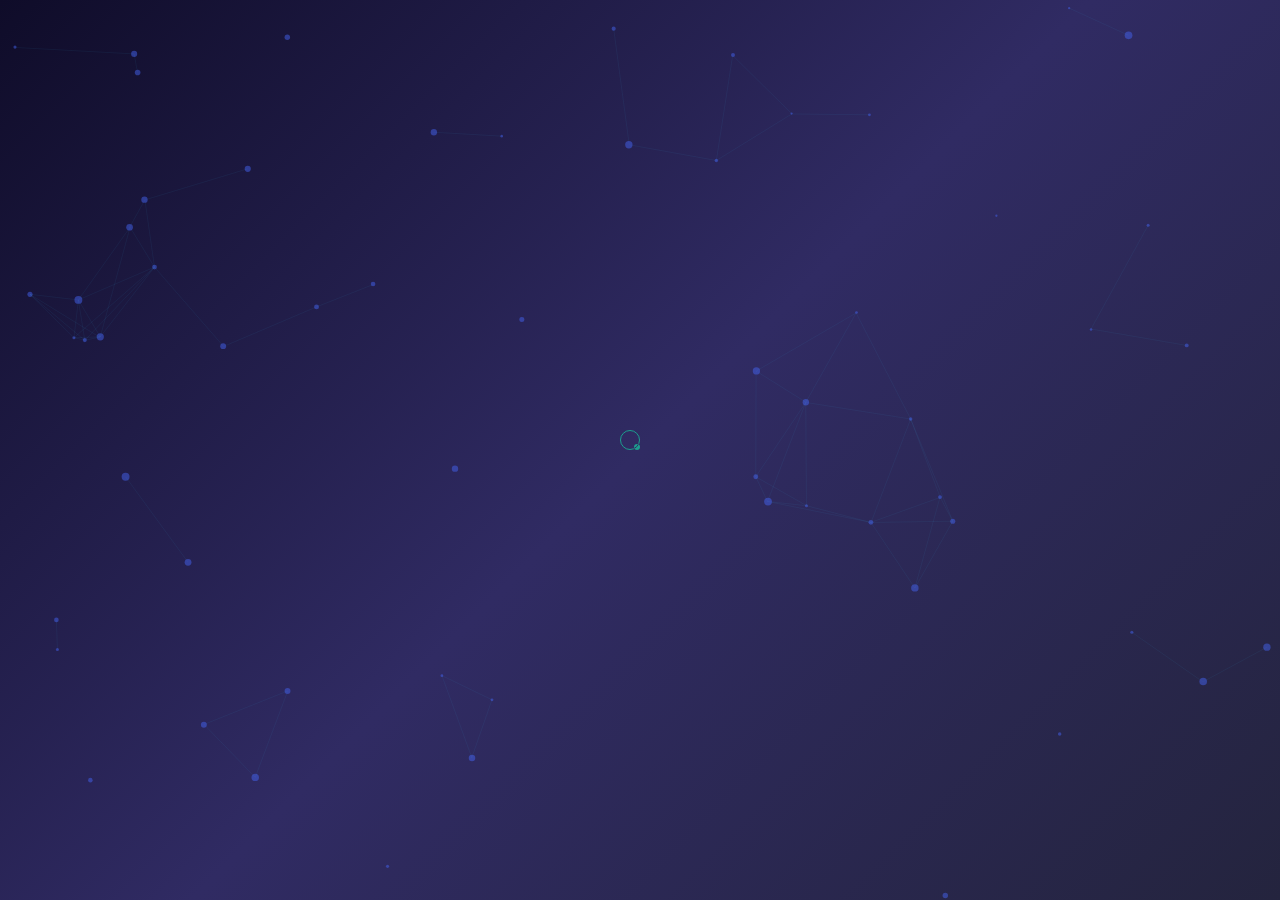
==== commit b77593cb: "Set login page as default" ====
--- a/index.html
+++ b/index.html
@@ -3,511 +3,629 @@
 <head>
     <meta charset="UTF-8">
     <meta name="viewport" content="width=device-width, initial-scale=1.0">
-    <title>EduFreeHub - Free Educational Resources</title>
-    <script src="https://cdnjs.cloudflare.com/ajax/libs/jquery/3.6.4/jquery.min.js"></script>
-    <script src="https://cdnjs.cloudflare.com/ajax/libs/gsap/3.11.4/gsap.min.js"></script>
-    <script src="https://cdnjs.cloudflare.com/ajax/libs/gsap/3.11.4/ScrollTrigger.min.js"></script>
-    <script src="https://cdnjs.cloudflare.com/ajax/libs/three.js/0.150.1/three.min.js"></script>
-    <script src="https://cdnjs.cloudflare.com/ajax/libs/particlesjs/2.2.3/particles.min.js"></script>
-    <link rel="stylesheet" href="styles.css">
+    <title>EduFreeHub - Login</title>
+    <style>
+        :root {
+            --primary: #4361ee;
+            --secondary: #3a0ca3;
+            --accent: #4cc9f0;
+            --success: #06d6a0;
+            --danger: #ef476f;
+            --dark: #1b263b;
+            --light: #f8f9fa;
+            --text: #2b2d42;
+            --gradient: linear-gradient(135deg, #4361ee, #3a0ca3);
+            --border-radius: 12px;
+            --box-shadow: 0 10px 30px rgba(0, 0, 0, 0.12);
+            --transition: all 0.4s cubic-bezier(0.165, 0.84, 0.44, 1);
+        }
+
+        * {
+            margin: 0;
+            padding: 0;
+            box-sizing: border-box;
+            font-family: 'Poppins', -apple-system, BlinkMacSystemFont, 'Segoe UI', Roboto, sans-serif;
+        }
+
+        body {
+            min-height: 100vh;
+            background: linear-gradient(135deg, #0f0c29, #302b63, #24243e);
+            display: flex;
+            justify-content: center;
+            align-items: center;
+            overflow: hidden;
+        }
+
+        /* Custom cursor */
+        .cursor {
+            width: 20px;
+            height: 20px;
+            border: 1px solid var(--accent);
+            border-radius: 50%;
+            position: fixed;
+            pointer-events: none;
+            transform: translate(-50%, -50%);
+            z-index: 9999;
+            mix-blend-mode: difference;
+            transition: transform 0.2s ease;
+        }
+
+        .cursor-dot {
+            width: 6px;
+            height: 6px;
+            background-color: var(--accent);
+            border-radius: 50%;
+            position: fixed;
+            pointer-events: none;
+            transform: translate(-50%, -50%);
+            z-index: 9999;
+            mix-blend-mode: difference;
+        }
+
+        *, a, button { cursor: none !important; }
+
+        /* Canvas background */
+        #canvas-container {
+            position: fixed;
+            top: 0; left: 0;
+            width: 100%; height: 100vh;
+            z-index: 0;
+        }
+
+        /* Intro animation */
+        .intro {
+            position: fixed;
+            top: 50%;
+            left: 50%;
+            transform: translate(-50%, -60%);
+            text-align: center;
+            z-index: 10;
+            opacity: 0;
+            animation: fadeEffect 2.5s ease-in forwards;
+        }
+
+        .intro .logo-text {
+            font-size: 2.8rem;
+            font-weight: 800;
+            background: var(--gradient);
+            -webkit-background-clip: text;
+            background-clip: text;
+            color: transparent;
+            letter-spacing: -1px;
+        }
+
+        .intro .logo-text span {
+            color: var(--accent);
+            -webkit-text-fill-color: var(--accent);
+        }
+
+        .intro p {
+            color: rgba(255,255,255,0.7);
+            font-size: 1rem;
+            margin-top: 0.5rem;
+            letter-spacing: 2px;
+            text-transform: uppercase;
+        }
+
+        @keyframes fadeEffect {
+            0% { opacity: 0; transform: translate(-50%, -55%); }
+            40% { opacity: 1; transform: translate(-50%, -60%); }
+            80% { opacity: 1; }
+            100% { opacity: 0; }
+        }
+
+        .intro.hidden { display: none; }
+
+        /* Login container */
+        .login-container {
+            position: relative;
+            z-index: 10;
+            width: 380px;
+            background: rgba(255, 255, 255, 0.05);
+            backdrop-filter: blur(20px);
+            -webkit-backdrop-filter: blur(20px);
+            border: 1px solid rgba(255, 255, 255, 0.1);
+            border-radius: 20px;
+            padding: 2.5rem;
+            box-shadow: 0 25px 50px rgba(0, 0, 0, 0.4);
+            opacity: 0;
+            transform: translateY(30px);
+        }
+
+        .login-container.show {
+            animation: slideUp 0.8s cubic-bezier(0.165, 0.84, 0.44, 1) forwards;
+        }
+
+        @keyframes slideUp {
+            to { opacity: 1; transform: translateY(0); }
+        }
+
+        /* Brand header inside card */
+        .brand {
+            text-align: center;
+            margin-bottom: 1.8rem;
+        }
+
+        .brand h1 {
+            font-size: 1.6rem;
+            font-weight: 800;
+            background: var(--gradient);
+            -webkit-background-clip: text;
+            background-clip: text;
+            color: transparent;
+        }
+
+        .brand h1 span {
+            color: var(--accent);
+            -webkit-text-fill-color: var(--accent);
+        }
+
+        .brand p {
+            font-size: 0.82rem;
+            color: rgba(255,255,255,0.5);
+            letter-spacing: 1.5px;
+            text-transform: uppercase;
+            margin-top: 2px;
+        }
+
+        /* Demo badge */
+        .demo-badge {
+            display: inline-block;
+            background: rgba(76, 201, 240, 0.15);
+            border: 1px solid rgba(76, 201, 240, 0.3);
+            color: var(--accent);
+            font-size: 0.7rem;
+            font-weight: 600;
+            padding: 2px 10px;
+            border-radius: 20px;
+            letter-spacing: 1px;
+            text-transform: uppercase;
+            margin-top: 6px;
+        }
+
+        /* Forms */
+        .login-form, .signup-form {
+            display: flex;
+            flex-direction: column;
+        }
+
+        .signup-form { display: none; }
+
+        .login-form h2, .signup-form h2 {
+            font-size: 1.3rem;
+            font-weight: 700;
+            color: white;
+            margin-bottom: 1.5rem;
+            text-align: center;
+        }
+
+        label {
+            font-size: 0.82rem;
+            color: rgba(255,255,255,0.6);
+            margin-bottom: 5px;
+            font-weight: 500;
+            letter-spacing: 0.5px;
+        }
+
+        input[type="email"],
+        input[type="password"],
+        input[type="text"] {
+            margin-bottom: 1rem;
+            padding: 0.75rem 1rem;
+            border: 1px solid rgba(255,255,255,0.12);
+            border-radius: 10px;
+            background: rgba(255,255,255,0.07);
+            color: white;
+            font-size: 0.92rem;
+            outline: none;
+            transition: var(--transition);
+        }
+
+        input:focus {
+            border-color: var(--primary);
+            background: rgba(67, 97, 238, 0.1);
+            box-shadow: 0 0 0 3px rgba(67, 97, 238, 0.2);
+        }
+
+        input::placeholder { color: rgba(255,255,255,0.3); }
+
+        button[type="submit"] {
+            padding: 0.85rem;
+            border: none;
+            border-radius: 30px;
+            background: var(--gradient);
+            color: white;
+            font-size: 0.95rem;
+            font-weight: 600;
+            cursor: pointer;
+            transition: var(--transition);
+            margin-top: 0.3rem;
+            letter-spacing: 0.5px;
+            position: relative;
+            overflow: hidden;
+        }
+
+        button[type="submit"]:hover {
+            transform: translateY(-2px);
+            box-shadow: 0 10px 25px rgba(67, 97, 238, 0.45);
+        }
+
+        /* Loading spinner on button */
+        button[type="submit"].loading {
+            pointer-events: none;
+            opacity: 0.8;
+        }
+
+        button[type="submit"].loading::after {
+            content: '';
+            display: inline-block;
+            width: 14px;
+            height: 14px;
+            margin-left: 8px;
+            border: 2px solid white;
+            border-top-color: transparent;
+            border-radius: 50%;
+            animation: spin 0.6s linear infinite;
+            vertical-align: middle;
+        }
+
+        @keyframes spin { to { transform: rotate(360deg); } }
+
+        .error-message {
+            font-size: 0.82rem;
+            color: var(--danger);
+            margin-bottom: 0.8rem;
+            min-height: 18px;
+        }
+
+        .success-message {
+            font-size: 0.82rem;
+            color: var(--success);
+            margin-bottom: 0.8rem;
+            min-height: 18px;
+        }
+
+        .switch-link {
+            text-align: center;
+            margin-top: 1.2rem;
+            font-size: 0.85rem;
+            color: rgba(255,255,255,0.5);
+        }
+
+        .switch-link a {
+            color: var(--accent);
+            text-decoration: none;
+            font-weight: 600;
+            transition: var(--transition);
+        }
+
+        .switch-link a:hover { color: var(--primary); }
+
+        /* Hint box */
+        .hint-box {
+            background: rgba(76, 201, 240, 0.08);
+            border: 1px solid rgba(76, 201, 240, 0.2);
+            border-radius: 8px;
+            padding: 0.6rem 0.9rem;
+            margin-bottom: 1rem;
+            font-size: 0.75rem;
+            color: rgba(255,255,255,0.5);
+            line-height: 1.6;
+        }
+
+        .hint-box strong { color: var(--accent); }
+
+        /* Divider */
+        .divider {
+            display: flex;
+            align-items: center;
+            gap: 10px;
+            margin: 1rem 0;
+        }
+
+        .divider::before, .divider::after {
+            content: '';
+            flex: 1;
+            height: 1px;
+            background: rgba(255,255,255,0.1);
+        }
+
+        .divider span {
+            font-size: 0.75rem;
+            color: rgba(255,255,255,0.3);
+        }
+    </style>
 </head>
-
 <body>
+
     <div class="cursor"></div>
     <div class="cursor-dot"></div>
-
     <div id="canvas-container"></div>
-    
-    <header>
-        <div class="header-container container">
-            <a href="#" class="logo">Edu<span>Free</span>Hub</a>
-            <nav>
-                <ul class="menu">
-                    <li class="menu-item">
-                        <a href="#" class="menu-link active">Home</a>
-                    </li>
-                    <li class="menu-item">
-                        <a href="#" class="menu-link">Categories</a>
-                        <ul class="dropdown">
-                            <li class="dropdown-item"><a href="#" class="dropdown-link">Programming</a></li>
-                            <li class="dropdown-item"><a href="#" class="dropdown-link">Data Science</a></li>
-                            <li class="dropdown-item"><a href="#" class="dropdown-link">Design</a></li>
-                            <li class="dropdown-item"><a href="#" class="dropdown-link">Business</a></li>
-                            <li class="dropdown-item"><a href="#" class="dropdown-link">Language Learning</a></li>
-                            <li class="dropdown-item"><a href="#" class="dropdown-link">Academic</a></li>
-                        </ul>
-                    </li>
-                    <li class="menu-item">
-                        <a href="#" class="menu-link">Resources</a>
-                    </li>
-                    <li class="menu-item">
-                        <a href="#" class="menu-link">About</a>
-                    </li>
-                    <li class="menu-item">
-                        <a href="#" class="menu-link">Contact</a>
-                    </li>
-                </ul>
-
-            </nav>
-            <button class="mobile-menu-btn">
-                <svg xmlns="http://www.w3.org/2000/svg" width="24" height="24" viewBox="0 0 24 24" fill="none" stroke="currentColor" stroke-width="2" stroke-linecap="round" stroke-linejoin="round" class="feather feather-menu">
-                    <line x1="3" y1="12" x2="21" y2="12"></line>
-                    <line x1="3" y1="6" x2="21" y2="6"></line>
-                    <line x1="3" y1="18" x2="21" y2="18"></line>
-                </svg>
-            </button>
+
+    <div class="intro" id="intro">
+        <div class="logo-text">EduFree<span>Hub</span></div>
+        <p>Learn freely. Grow endlessly.</p>
+    </div>
+
+    <div class="login-container" id="loginContainer">
+        <div class="brand">
+            <h1>EduFree<span>Hub</span></h1>
+            <p>Free Educational Resources</p>
+            <span class="demo-badge">✦ Demo Mode</span>
         </div>
-    </header>
-
-    <main>
-        <section class="hero">
-            <div class="container">
-                <div class="hero-content">
-                    <h1 class="hero-title">Discover Free Educational Resources For Everyone</h1>
-                    <p class="hero-text">EduFreeHub is a curated platform that connects learners to high-quality, free educational resources from around the web. Expand your knowledge without expanding your budget.</p>
-                    <div class="hero-buttons">
-                        <a href="#" class="btn">Explore Resources</a>
-                        <a href="#" class="btn btn-outline">How It Works</a>
-                    </div>
-                </div>
-                <div class="hero-image">
-                    <img src="3.jpg" alt="Students learning online" style="width:100%;border-radius:12px;box-shadow:0 10px 30px rgba(0,0,0,0.15);">
-                </div>
+
+        <!-- LOGIN FORM -->
+        <form class="login-form" id="loginForm">
+            <h2>Welcome back 👋</h2>
+
+            <!-- Demo hint -->
+            <div class="hint-box">
+                🔑 Demo credentials:<br>
+                <strong>Email:</strong> demo@edufreehub.com &nbsp;|&nbsp; <strong>Password:</strong> Demo@1234
             </div>
-            <div class="scroll-down">
-                <span>Scroll Down</span>
-                <svg xmlns="http://www.w3.org/2000/svg" width="24" height="24" viewBox="0 0 24 24" fill="none" stroke="currentColor" stroke-width="2" stroke-linecap="round" stroke-linejoin="round">
-                    <path d="M12 5v14M19 12l-7 7-7-7"/>
-                </svg>
-            </div>
-        </section>
-
-        <section id="categories">
-            <div class="container">
-                <div class="section-title">
-                    <h2>Explore Categories</h2>
-                    <p>Find free educational resources in your area of interest from our curated collection</p>
-                </div>
-                <div class="categories">
-                    <div class="category-card">
-                        <div class="category-icon">
-                            <svg xmlns="http://www.w3.org/2000/svg" width="36" height="36" viewBox="0 0 24 24" fill="none" stroke="currentColor" stroke-width="2" stroke-linecap="round" stroke-linejoin="round">
-                                <path d="M18 16.08c-.76 0-1.44.3-1.96.77L8.91 12.7c.05-.23.09-.46.09-.7s-.04-.47-.09-.7l7.05-4.11c.54.5 1.25.81 2.04.81 1.66 0 3-1.34 3-3s-1.34-3-3-3-3 1.34-3 3c0 .24.04.47.09.7L8.04 9.81C7.5 9.31 6.79 9 6 9c-1.66 0-3 1.34-3 3s1.34 3 3 3c.79 0 1.5-.31 2.04-.81l7.12 4.16c-.05.21-.08.43-.08.65 0 1.61 1.31 2.92 2.92 2.92 1.61 0 2.92-1.31 2.92-2.92s-1.31-2.92-2.92-2.92z"/>
-                            </svg>
-                        </div>
-                        <div class="category-content">
-                            <h3>Programming & Development</h3>
-                            <p>Learn coding, web development, app creation and other tech skills from free tutorials and courses.</p>
-                            <a href="#" class="btn">Explore</a>
-                        </div>
-                    </div>
-                    <div class="category-card">
-                        <div class="category-icon">
-                            <svg xmlns="http://www.w3.org/2000/svg" width="36" height="36" viewBox="0 0 24 24" fill="none" stroke="currentColor" stroke-width="2" stroke-linecap="round" stroke-linejoin="round">
-                                <path d="M20 12V8H6a2 2 0 01-2-2c0-1.1.9-2 2-2h12v4"/>
-                                <path d="M4 6v12c0 1.1.9 2 2 2h14v-4"/>
-                                <path d="M18 12a2 2 0 000 4h2v-4h-2z"/>
-                            </svg>
-                        </div>
-                        <div class="category-content">
-                            <h3>Business & Entrepreneurship</h3>
-                            <p>Discover resources on starting a business, marketing, finance, and entrepreneurial skills.</p>
-                            <a href="#" class="btn">Explore</a>
-                        </div>
-                    </div>
-                    <div class="category-card">
-                        <div class="category-icon">
-                            <svg xmlns="http://www.w3.org/2000/svg" width="36" height="36" viewBox="0 0 24 24" fill="none" stroke="currentColor" stroke-width="2" stroke-linecap="round" stroke-linejoin="round">
-                                <rect x="3" y="3" width="18" height="18" rx="2"/>
-                                <circle cx="8.5" cy="8.5" r="1.5"/>
-                                <path d="M20.4 14.5L16 10 4 20"/>
-                            </svg>
-                        </div>
-                        <div class="category-content">
-                            <h3>Design & Creativity</h3>
-                            <p>Explore graphic design, UX/UI, photography, illustration, and other creative arts resources.</p>
-                            <a href="#" class="btn">Explore</a>
-                        </div>
-                    </div>
-                    <div class="category-card">
-                        <div class="category-icon">
-                            <svg xmlns="http://www.w3.org/2000/svg" width="36" height="36" viewBox="0 0 24 24" fill="none" stroke="currentColor" stroke-width="2" stroke-linecap="round" stroke-linejoin="round">
-                                <path d="M4 19.5v-15A2.5 2.5 0 016.5 2H20v20H6.5a2.5 2.5 0 01-2.5-2.5z"/>
-                                <path d="M10 2v20"/>
-                            </svg>
-                        </div>
-                        <div class="category-content">
-                            <h3>Academic & Science</h3>
-                            <p>Access free resources in mathematics, physics, chemistry, biology, and other scientific disciplines.</p>
-                            <a href="#" class="btn">Explore</a>
-                        </div>
-                    </div>
-                    <div class="category-card">
-                        <div class="category-icon">
-                            <svg xmlns="http://www.w3.org/2000/svg" width="36" height="36" viewBox="0 0 24 24" fill="none" stroke="currentColor" stroke-width="2" stroke-linecap="round" stroke-linejoin="round">
-                                <circle cx="12" cy="12" r="10"/>
-                                <path d="M12 6v6l4 2"/>
-                            </svg>
-                        </div>
-                        <div class="category-content">
-                            <h3>Personal Development</h3>
-                            <p>Improve your soft skills, productivity, time management, and personal growth with free courses.</p>
-                            <a href="#" class="btn">Explore</a>
-                        </div>
-                    </div>
-                    <div class="category-card">
-                        <div class="category-icon">
-                            <svg xmlns="http://www.w3.org/2000/svg" width="36" height="36" viewBox="0 0 24 24" fill="none" stroke="currentColor" stroke-width="2" stroke-linecap="round" stroke-linejoin="round">
-                                <path d="M12 2a10 10 0 108.75 5.25"/>
-                                <path d="M21 3l-9 9"/>
-                                <path d="M12 17l-1.5-1.5"/>
-                                <path d="M3.34 14a10 10 0 0117.32-1"/>
-                            </svg>
-                        </div>
-                        <div class="category-content">
-                            <h3>Languages & Communication</h3>
-                            <p>Learn new languages and communication skills with free tools, courses, and resources.</p>
-                            <a href="#" class="btn">Explore</a>
-                        </div>
-                    </div>
-                </div>
-            </div>
-        </section>
-
-        <section id="featured-resources" class="featured-resources">
-            <div class="container">
-                <div class="section-title">
-                    <h2>Featured Resources</h2>
-                    <p>Discover our handpicked selection of the best free educational resources</p>
-                </div>
-                <div class="resources-grid">
-                    <div class="resource-card">
-                        <div class="resource-image">
-                            <img src="/api/placeholder/400/250" alt="Resource image">
-                            <div class="resource-tag">Featured</div>
-                        </div>
-                        <div class="resource-content">
-                            <div class="resource-category">Programming</div>
-                            <h3 class="resource-title">Full-Stack Web Development Bootcamp</h3>
-                            <p class="resource-description">Learn to build modern web applications from scratch with this comprehensive free bootcamp covering HTML, CSS, JavaScript, and Node.js.</p>
-                            <div class="resource-meta">
-                                <div class="resource-provider">
-                                    <img src="/api/placeholder/60/60" alt="Provider logo">
-                                    <span>CodeAcademy</span>
-                                </div>
-                                <div class="resource-rating">
-                                    <svg xmlns="http://www.w3.org/2000/svg" width="16" height="16" viewBox="0 0 24 24" fill="#ffd166" stroke="#ffd166" stroke-width="2" stroke-linecap="round" stroke-linejoin="round">
-                                        <polygon points="12 2 15.09 8.26 22 9.27 17 14.14 18.18 21.02 12 17.77 5.82 21.02 7 14.14 2 9.27 8.91 8.26 12 2"/>
-                                    </svg>
-                                    4.9
-                                </div>
-                            </div>
-                        </div>
-                    </div>
-                    <div class="resource-card">
-                        <div class="resource-image">
-                            <img src="/api/placeholder/400/250" alt="Resource image">
-                            <div class="resource-tag">Popular</div>
-                        </div>
-                        <div class="resource-content">
-                            <div class="resource-category">Data Science</div>
-                            <h3 class="resource-title">Introduction to Machine Learning</h3>
-                            <p class="resource-description">A beginner-friendly course on machine learning fundamentals with Python, covering algorithms, data processing, and model training.</p>
-                            <div class="resource-meta">
-                                <div class="resource-provider">
-                                    <img src="/api/placeholder/60/60" alt="Provider logo">
-                                    <span>DataCamp</span>
-                                </div>
-                                <div class="resource-rating">
-                                    <svg xmlns="http://www.w3.org/2000/svg" width="16" height="16" viewBox="0 0 24 24" fill="#ffd166" stroke="#ffd166" stroke-width="2" stroke-linecap="round" stroke-linejoin="round">
-                                        <polygon points="12 2 15.09 8.26 22 9.27 17 14.14 18.18 21.02 12 17.77 5.82 21.02 7 14.14 2 9.27 8.91 8.26 12 2"/>
-                                    </svg>
-                                    4.7
-                                </div>
-                            </div>
-                        </div>
-                    </div>
-                    <div class="resource-card">
-                        <div class="resource-image">
-                            <img src="/api/placeholder/400/250" alt="Resource image">
-                            <div class="resource-tag">New</div>
-                        </div>
-                        <div class="resource-content">
-                            <div class="resource-category">Design</div>
-                            <h3 class="resource-title">UI/UX Design Principles</h3>
-                            <p class="resource-description">Master the fundamentals of user interface and user experience design with this practical course for beginners and intermediate designers.</p>
-                            <div class="resource-meta">
-                                <div class="resource-provider">
-                                    <img src="/api/placeholder/60/60" alt="Provider logo">
-                                    <span>DesignLab</span>
-                                </div>
-                                <div class="resource-rating">
-                                    <svg xmlns="http://www.w3.org/2000/svg" width="16" height="16" viewBox="0 0 24 24" fill="#ffd166" stroke="#ffd166" stroke-width="2" stroke-linecap="round" stroke-linejoin="round">
-                                        <polygon points="12 2 15.09 8.26 22 9.27 17 14.14 18.18 21.02 12 17.77 5.82 21.02 7 14.14 2 9.27 8.91 8.26 12 2"/>
-                                    </svg>
-                                    4.8
-                                </div>
-                            </div>
-                        </div>
-                    </div>
-                </div>
-            </div>
-        </section>
-
-        <section id="how-it-works" class="how-it-works">
-            <div class="container">
-                <div class="section-title">
-                    <h2>How It Works</h2>
-                    <p>Find and access quality educational resources in three simple steps</p>
-                </div>
-                <div class="steps">
-                    <div class="step">
-                        <div class="step-number">1</div>
-                        <h3>Browse Categories</h3>
-                        <p>Explore our curated categories to find resources in your area of interest</p>
-                    </div>
-                    <div class="step">
-                        <div class="step-number">2</div>
-                        <h3>Choose Resources</h3>
-                        <p>Select from our verified free educational resources with detailed descriptions</p>
-                    </div>
-                    <div class="step">
-                        <div class="step-number">3</div>
-                        <h3>Learn & Grow</h3>
-                        <p>Access the resources and start learning at your own pace, completely free</p>
-                    </div>
-                </div>
-            </div>
-        </section>
-
-        <section id="cta" class="container">
-            <div class="cta-section">
-                <div class="cta-content">
-                    <h2>Find the Perfect Learning Resource</h2>
-                    <p>Search through thousands of free educational resources from trusted providers</p>
-                    <div class="search-container">
-                        <input type="text" class="search-input" placeholder="What do you want to learn?">
-                        <button class="search-btn">Search</button>
-                    </div>
-                    <div class="trending">
-                        <span class="trending-tag">Web Development</span>
-                        <span class="trending-tag">Data Science</span>
-                        <span class="trending-tag">Digital Marketing</span>
-                        <span class="trending-tag">Graphic Design</span>
-                        <span class="trending-tag">Python</span>
-                    </div>
-                </div>
-            </div>
-            <div class="counters">
-                <div class="counter">
-                    <div class="counter-icon">
-                        <svg xmlns="http://www.w3.org/2000/svg" width="24" height="24" viewBox="0 0 24 24" fill="none" stroke="currentColor" stroke-width="2" stroke-linecap="round" stroke-linejoin="round">
-                            <path d="M4 19.5v-15A2.5 2.5 0 016.5 2H20v20H6.5a2.5 2.5 0 01-2.5-2.5z"/>
-                            <path d="M10 2v20"/>
-                        </svg>
-                    </div>
-                    <div class="counter-number">5,000+</div>
-                    <div class="counter-text">Free Resources</div>
-                </div>
-                <div class="counter">
-                    <div class="counter-icon">
-                        <svg xmlns="http://www.w3.org/2000/svg" width="24" height="24" viewBox="0 0 24 24" fill="none" stroke="currentColor" stroke-width="2" stroke-linecap="round" stroke-linejoin="round">
-                            <path d="M17 21v-2a4 4 0 00-4-4H5a4 4 0 00-4 4v2"/>
-                            <circle cx="9" cy="7" r="4"/>
-                            <path d="M23 21v-2a4 4 0 00-3-3.87"/>
-                            <path d="M16 3.13a4 4 0 010 7.75"/>
-                        </svg>
-                    </div>
-                    <div class="counter-number">100,000+</div>
-                    <div class="counter-text">Active Learners</div>
-                </div>
-                <div class="counter">
-                    <div class="counter-icon">
-                        <svg xmlns="http://www.w3.org/2000/svg" width="24" height="24" viewBox="0 0 24 24" fill="none" stroke="currentColor" stroke-width="2" stroke-linecap="round" stroke-linejoin="round">
-                            <path d="M12 22s8-4 8-10V5l-8-3-8 3v7c0 6 8 10 8 10z"/>
-                        </svg>
-                    </div>
-                    <div class="counter-number">250+</div>
-                    <div class="counter-text">Trusted Providers</div>
-                </div>
-                <div class="counter">
-                    <div class="counter-icon">
-                        <svg xmlns="http://www.w3.org/2000/svg" width="24" height="24" viewBox="0 0 24 24" fill="none" stroke="currentColor" stroke-width="2" stroke-linecap="round" stroke-linejoin="round">
-                            <circle cx="12" cy="12" r="10"/>
-                            <path d="M12 8v4l3 3"/>
-                        </svg>
-                    </div>
-                    <div class="counter-number">24/7</div>
-                    <div class="counter-text">Access Anywhere</div>
-                </div>
-            </div>
-        </section>
-
-        <section id="testimonials" class="testimonials">
-            <div class="container">
-                <div class="section-title">
-                    <h2>What Our Users Say</h2>
-                    <p>Read testimonials from learners who have transformed their skills with our free resources</p>
-                </div>
-                <div class="testimonial-slider">
-                    <div class="testimonial-slide">
-                        <div class="testimonial-card">
-                            <div class="testimonial-quote">
-                                <svg xmlns="http://www.w3.org/2000/svg" width="40" height="40" viewBox="0 0 24 24" fill="rgba(67, 97, 238, 0.1)" stroke="none">
-                                    <path d="M11.94 3a8.94 8.94 0 00-8.93 8.94c0 4.91 3.99 8.9 8.93 8.9a8.94 8.94 0 000-17.84zm-6.4 9.79c0-3.67 2.99-6.65 6.66-6.65v3.33H8.82v6.65H5.54v-3.33zm11.02 0c0-3.67 2.99-6.65 6.66-6.65v3.33h-3.33v6.65h-3.33v-3.33z"/>
-                                </svg>
-                            </div>
-                            <p class="testimonial-text">
-                                EduFreeHub completely changed how I approach learning. I was able to build a full-stack application without spending a penny on courses, thanks to the curated resources.
-                            </p>
-                            <div class="testimonial-author">
-                                <div class="testimonial-avatar">
-                                    <img src="/api/placeholder/60/60" alt="User Avatar">
-                                </div>
-                                <div class="testimonial-info">
-                                    <div class="testimonial-name">Alex Johnson</div>
-                                    <div class="testimonial-role">Web Developer</div>
-                                </div>
-                            </div>
-                        </div>
-                    </div>
-                </div>
-                <div class="testimonial-controls">
-                    <div class="testimonial-control prev">
-                        <svg xmlns="http://www.w3.org/2000/svg" width="20" height="20" viewBox="0 0 24 24" fill="none" stroke="currentColor" stroke-width="2" stroke-linecap="round" stroke-linejoin="round">
-                            <path d="M15 18l-6-6 6-6"/>
-                        </svg>
-                    </div>
-                    <div class="testimonial-control next">
-                        <svg xmlns="http://www.w3.org/2000/svg" width="20" height="20" viewBox="0 0 24 24" fill="none" stroke="currentColor" stroke-width="2" stroke-linecap="round" stroke-linejoin="round">
-                            <path d="M9 18l6-6-6-6"/>
-                        </svg>
-                    </div>
-                </div>
-            </div>
-        </section>
-
-        <section id="newsletter" class="container">
-            <div class="newsletter">
-                <h2 class="newsletter-title">Stay Updated with New Resources</h2>
-                <p class="newsletter-text">
-                    Subscribe to our newsletter to receive weekly updates on new educational resources, tips for effective learning, and upcoming features.
-                </p>
-                <form class="newsletter-form">
-                    <input type="email" class="newsletter-input" placeholder="Enter your email address" required>
-                    <button type="submit" class="newsletter-btn">Subscribe</button>
-                </form>
-            </div>
-        </section>
-    </main>
-
-    <footer>
-        <div class="container">
-            <div class="footer-top">
-                <div class="footer-widget footer-about">
-                    <h3>About EduFreeHub</h3>
-                    <p>
-                        EduFreeHub is a platform dedicated to making education accessible to everyone by curating the best free educational resources from around the web.
-                    </p>
-                    <div class="social-links">
-                        <a href="#" class="social-link">
-                            <svg xmlns="http://www.w3.org/2000/svg" width="18" height="18" viewBox="0 0 24 24" fill="none" stroke="currentColor" stroke-width="2" stroke-linecap="round" stroke-linejoin="round">
-                                <path d="M18 2h-3a5 5 0 00-5 5v3H7v4h3v8h4v-8h3l1-4h-4V7a1 1 0 011-1h3z"/>
-                            </svg>
-                        </a>
-                        <a href="#" class="social-link">
-                            <svg xmlns="http://www.w3.org/2000/svg" width="18" height="18" viewBox="0 0 24 24" fill="none" stroke="currentColor" stroke-width="2" stroke-linecap="round" stroke-linejoin="round">
-                                <path d="M23 3a10.9 10.9 0 01-3.14 1.53 4.48 4.48 0 00-7.86 3v1A10.66 10.66 0 013 4s-4 9 5 13a11.64 11.64 0 01-7 2c9 5 20 0 20-11.5a4.5 4.5 0 00-.08-.83A7.72 7.72 0 0023 3z"/>
-                            </svg>
-                        </a>
-                        <a href="#" class="social-link">
-                            <svg xmlns="http://www.w3.org/2000/svg" width="18" height="18" viewBox="0 0 24 24" fill="none" stroke="currentColor" stroke-width="2" stroke-linecap="round" stroke-linejoin="round">
-                                <path d="M16 8a6 6 0 016 6v7h-4v-7a2 2 0 00-2-2 2 2 0 00-2 2v7h-4v-7a6 6 0 016-6z"/>
-                                <rect x="2" y="9" width="4" height="12"/>
-                                <circle cx="4" cy="4" r="2"/>
-                            </svg>
-                        </a>
-                        <a href="#" class="social-link">
-                            <svg xmlns="http://www.w3.org/2000/svg" width="18" height="18" viewBox="0 0 24 24" fill="none" stroke="currentColor" stroke-width="2" stroke-linecap="round" stroke-linejoin="round">
-                                <rect x="2" y="2" width="20" height="20" rx="5" ry="5"/>
-                                <path d="M16 11.37A4 4 0 1112.63 8 4 4 0 0116 11.37z"/>
-                                <circle cx="17.5" cy="6.5" r="1.5"/>
-                            </svg>
-                        </a>
-                    </div>
-                </div>
-                <div class="footer-widget footer-links">
-                    <h3>Quick Links</h3>
-                    <ul>
-                        <li><a href="#">Home</a></li>
-                        <li><a href="#">About Us</a></li>
-                        <li><a href="#">Categories</a></li>
-                        <li><a href="#">Resources</a></li>
-                        <li><a href="#">Contact</a></li>
-                        <li><a href="#">Privacy Policy</a></li>
-                        <li><a href="#">Terms of Service</a></li>
-                    </ul>
-                </div>
-                <div class="footer-widget footer-links">
-                    <h3>Categories</h3>
-                    <ul>
-                        <li><a href="#">Programming</a></li>
-                        <li><a href="#">Data Science</a></li>
-                        <li><a href="#">Design</a></li>
-                        <li><a href="#">Business</a></li>
-                        <li><a href="#">Language Learning</a></li>
-                        <li><a href="#">Academic</a></li>
-                        <li><a href="#">Personal Development</a></li>
-                    </ul>
-                </div>
-                <div class="footer-widget footer-contact">
-                    <h3>Contact Us</h3>
-                    <div class="footer-contact-item">
-                        <div class="footer-contact-icon">
-                            <svg xmlns="http://www.w3.org/2000/svg" width="16" height="16" viewBox="0 0 24 24" fill="none" stroke="currentColor" stroke-width="2" stroke-linecap="round" stroke-linejoin="round">
-                                <path d="M21 10c0 7-9 13-9 13s-9-6-9-13a9 9 0 0118 0z"/>
-                                <circle cx="12" cy="10" r="3"/>
-                            </svg>
-                        </div>
-                        <div class="footer-contact-text">
-                            123 Education Street, Learning City, LC 12345
-                        </div>
-                    </div>
-                    <div class="footer-contact-item">
-                        <div class="footer-contact-icon">
-                            <svg xmlns="http://www.w3.org/2000/svg" width="16" height="16" viewBox="0 0 24 24" fill="none" stroke="currentColor" stroke-width="2" stroke-linecap="round" stroke-linejoin="round">
-                                <path d="M22 16.92v3a2 2 0 01-2.18 2 19.79 19.79 0 01-8.63-3.07 19.5 19.5 0 01-6-6 19.79 19.79 0 01-3.07-8.67A2 2 0 014.11 2h3a2 2 0 012 1.72 12.84 12.84 0 00.7 2.81 2 2 0 01-.45 2.11L8.09 9.91a16 16 0 006 6l1.27-1.27a2 2 0 012.11-.45 12.84 12.84 0 002.81.7A2 2 0 0122 16.92z"/>
-                            </svg>
-                        </div>
-                        <div class="footer-contact-text">
-                            +1 (123) 456-7890
-                        </div>
-                    </div>
-                    <div class="footer-contact-item">
-                        <div class="footer-contact-icon">
-                            <svg xmlns="http://www.w3.org/2000/svg" width="16" height="16" viewBox="0 0 24 24" fill="none" stroke="currentColor" stroke-width="2" stroke-linecap="round" stroke-linejoin="round">
-                                <path d="M4 4h16c1.1 0 2 .9 2 2v12c0 1.1-.9 2-2 2H4c-1.1 0-2-.9-2-2V6c0-1.1.9-2 2-2z"/>
-                                <polyline points="22,6 12,13 2,6"/>
-                            </svg>
-                        </div>
-                        <div class="footer-contact-text">
-                            info@edufreehub.com
-                        </div>
-                    </div>
-                </div>
-            </div>
-            <div class="footer-bottom">
-                <p>© 2025 EduFreeHub. All rights reserved.</p>
-            </div>
-        </div>
-    </footer>
-
-    <div class="back-to-top">
-        <svg xmlns="http://www.w3.org/2000/svg" width="24" height="24" viewBox="0 0 24 24" fill="none" stroke="currentColor" stroke-width="2" stroke-linecap="round" stroke-linejoin="round">
-            <path d="M12 19V5M5 12l7-7 7 7"/>
-        </svg>
+
+            <label for="email">Email</label>
+            <input type="email" id="email" name="email" placeholder="you@example.com" required>
+
+            <label for="password">Password</label>
+            <input type="password" id="password" name="password" placeholder="••••••••" required>
+
+            <p id="login-error" class="error-message"></p>
+
+            <button type="submit" id="loginBtn">Login</button>
+
+            <div class="divider"><span>or</span></div>
+
+            <p class="switch-link">Don't have an account? <a href="#" onclick="showSignUp(); return false;">Sign Up</a></p>
+        </form>
+
+        <!-- SIGNUP FORM -->
+        <form class="signup-form" id="signupForm">
+            <h2>Create Account ✨</h2>
+
+            <label for="new-username">Username</label>
+            <input type="text" id="new-username" name="new-username" placeholder="yourname" required>
+
+            <label for="signup-email">Email</label>
+            <input type="email" id="signup-email" name="email" placeholder="you@example.com" required>
+
+            <label for="new-password">Password</label>
+            <input type="password" id="new-password" name="new-password" placeholder="Min 8 chars, A-Z, 0-9, @$!%" required>
+
+            <p id="signup-error" class="error-message"></p>
+            <p id="signup-success" class="success-message"></p>
+
+            <button type="submit" id="signupBtn">Create Account</button>
+
+            <div class="divider"><span>or</span></div>
+
+            <p class="switch-link">Already have an account? <a href="#" onclick="showLogin(); return false;">Login</a></p>
+        </form>
     </div>
 
-    <script src="scripts.js"></script>
+    <script>
+        // =====================
+        // Custom Cursor
+        // =====================
+        const cursor = document.querySelector('.cursor');
+        const cursorDot = document.querySelector('.cursor-dot');
+        document.addEventListener('mousemove', e => {
+            cursor.style.left = e.clientX + 'px';
+            cursor.style.top = e.clientY + 'px';
+            cursorDot.style.left = e.clientX + 'px';
+            cursorDot.style.top = e.clientY + 'px';
+        });
+
+        // =====================
+        // Canvas Particles
+        // =====================
+        const canvas = document.createElement('canvas');
+        const ctx = canvas.getContext('2d');
+        document.getElementById('canvas-container').appendChild(canvas);
+
+        function resizeCanvas() {
+            canvas.width = window.innerWidth;
+            canvas.height = window.innerHeight;
+        }
+        resizeCanvas();
+        window.addEventListener('resize', resizeCanvas);
+
+        const particles = [];
+        class Particle {
+            constructor() {
+                this.x = Math.random() * canvas.width;
+                this.y = Math.random() * canvas.height;
+                this.size = Math.random() * 3 + 1;
+                this.speedX = Math.random() * 1 - 0.5;
+                this.speedY = Math.random() * 1 - 0.5;
+                this.color = 'rgba(67, 97, 238, 0.5)';
+            }
+            update() {
+                this.x += this.speedX;
+                this.y += this.speedY;
+                if (this.x > canvas.width || this.x < 0) this.speedX = -this.speedX;
+                if (this.y > canvas.height || this.y < 0) this.speedY = -this.speedY;
+            }
+            draw() {
+                ctx.fillStyle = this.color;
+                ctx.beginPath();
+                ctx.arc(this.x, this.y, this.size, 0, Math.PI * 2);
+                ctx.fill();
+            }
+        }
+
+        for (let i = 0; i < 60; i++) particles.push(new Particle());
+
+        function animate() {
+            ctx.clearRect(0, 0, canvas.width, canvas.height);
+            particles.forEach((p, i) => {
+                p.update(); p.draw();
+                particles.slice(i).forEach(p2 => {
+                    const dx = p.x - p2.x, dy = p.y - p2.y;
+                    if (Math.sqrt(dx*dx + dy*dy) < 120) {
+                        ctx.beginPath();
+                        ctx.strokeStyle = 'rgba(76, 201, 240, 0.12)';
+                        ctx.lineWidth = 0.5;
+                        ctx.moveTo(p.x, p.y);
+                        ctx.lineTo(p2.x, p2.y);
+                        ctx.stroke();
+                    }
+                });
+            });
+            requestAnimationFrame(animate);
+        }
+        animate();
+
+        // =====================
+        // Intro → Login reveal
+        // =====================
+        setTimeout(() => {
+            document.getElementById('intro').classList.add('hidden');
+            document.getElementById('loginContainer').classList.add('show');
+        }, 2800);
+
+        // =====================
+        // Form Toggles
+        // =====================
+        function showSignUp() {
+            document.getElementById('loginForm').style.display = 'none';
+            document.getElementById('signupForm').style.display = 'flex';
+        }
+        function showLogin() {
+            document.getElementById('signupForm').style.display = 'none';
+            document.getElementById('loginForm').style.display = 'flex';
+        }
+
+        // =====================
+        // Mock User Store
+        // (uses localStorage so signups persist across page refreshes)
+        // =====================
+        function getUsers() {
+            return JSON.parse(localStorage.getItem('edufreehub_users') || '[]');
+        }
+        function saveUsers(users) {
+            localStorage.setItem('edufreehub_users', JSON.stringify(users));
+        }
+
+        // Pre-load demo account if not already there
+        (function seedDemoUser() {
+            const users = getUsers();
+            const alreadyExists = users.find(u => u.email === 'demo@edufreehub.com');
+            if (!alreadyExists) {
+                users.push({
+                    username: 'DemoUser',
+                    email: 'demo@edufreehub.com',
+                    password: 'Demo@1234'
+                });
+                saveUsers(users);
+            }
+        })();
+
+        // =====================
+        // 🔐 LOGIN — Mock Auth
+        // =====================
+        document.getElementById('loginForm').addEventListener('submit', function(e) {
+            e.preventDefault();
+
+            const email    = document.getElementById('email').value.trim();
+            const password = document.getElementById('password').value;
+            const errorEl  = document.getElementById('login-error');
+            const btn      = document.getElementById('loginBtn');
+
+            errorEl.innerText = '';
+            btn.classList.add('loading');
+            btn.innerText = 'Logging in';
+
+            // Simulate network delay (like a real API call)
+            setTimeout(() => {
+                const users = getUsers();
+                const user  = users.find(u => u.email === email && u.password === password);
+
+                if (user) {
+                    // Save session
+                    sessionStorage.setItem('edufree_user', JSON.stringify({ username: user.username, email: user.email }));
+                    // Redirect to main site
+                    window.location.href = 'home.html';
+                } else {
+                    btn.classList.remove('loading');
+                    btn.innerText = 'Login';
+
+                    // Give specific error messages
+                    const emailExists = users.find(u => u.email === email);
+                    if (!emailExists) {
+                        errorEl.innerText = '❌ Email not found. Please sign up first.';
+                    } else {
+                        errorEl.innerText = '❌ Incorrect password. Please try again.';
+                    }
+                }
+            }, 900);
+        });
+
+        // =====================
+        // 📝 SIGNUP — Mock Auth
+        // =====================
+        document.getElementById('signupForm').addEventListener('submit', function(e) {
+            e.preventDefault();
+
+            const username   = document.getElementById('new-username').value.trim();
+            const email      = document.getElementById('signup-email').value.trim();
+            const password   = document.getElementById('new-password').value;
+            const errorEl    = document.getElementById('signup-error');
+            const successEl  = document.getElementById('signup-success');
+            const btn        = document.getElementById('signupBtn');
+
+            errorEl.innerText   = '';
+            successEl.innerText = '';
+
+            // Password strength validation
+            const regex = /^(?=.*[a-z])(?=.*[A-Z])(?=.*\d)(?=.*[@$!%*?&])[A-Za-z\d@$!%*?&]{8,}$/;
+            if (!regex.test(password)) {
+                errorEl.innerText = '❌ Password must be 8+ chars with uppercase, lowercase, number & special character.';
+                return;
+            }
+
+            btn.classList.add('loading');
+            btn.innerText = 'Creating account';
+
+            setTimeout(() => {
+                const users = getUsers();
+
+                // Check duplicates
+                const emailTaken    = users.find(u => u.email === email);
+                const usernameTaken = users.find(u => u.username.toLowerCase() === username.toLowerCase());
+
+                if (emailTaken) {
+                    btn.classList.remove('loading');
+                    btn.innerText = 'Create Account';
+                    errorEl.innerText = '❌ Email already registered. Please login.';
+                    return;
+                }
+
+                if (usernameTaken) {
+                    btn.classList.remove('loading');
+                    btn.innerText = 'Create Account';
+                    errorEl.innerText = '❌ Username already taken. Try another.';
+                    return;
+                }
+
+                // Save new user
+                users.push({ username, email, password });
+                saveUsers(users);
+
+                btn.classList.remove('loading');
+                btn.innerText = 'Create Account';
+                successEl.innerText = '✅ Account created! You can now login.';
+
+                // Auto-switch to login after 1.5s
+                setTimeout(() => {
+                    successEl.innerText = '';
+                    showLogin();
+                    // Pre-fill email on login form
+                    document.getElementById('email').value = email;
+                }, 1500);
+
+            }, 900);
+        });
+    </script>
 </body>
 </html>
